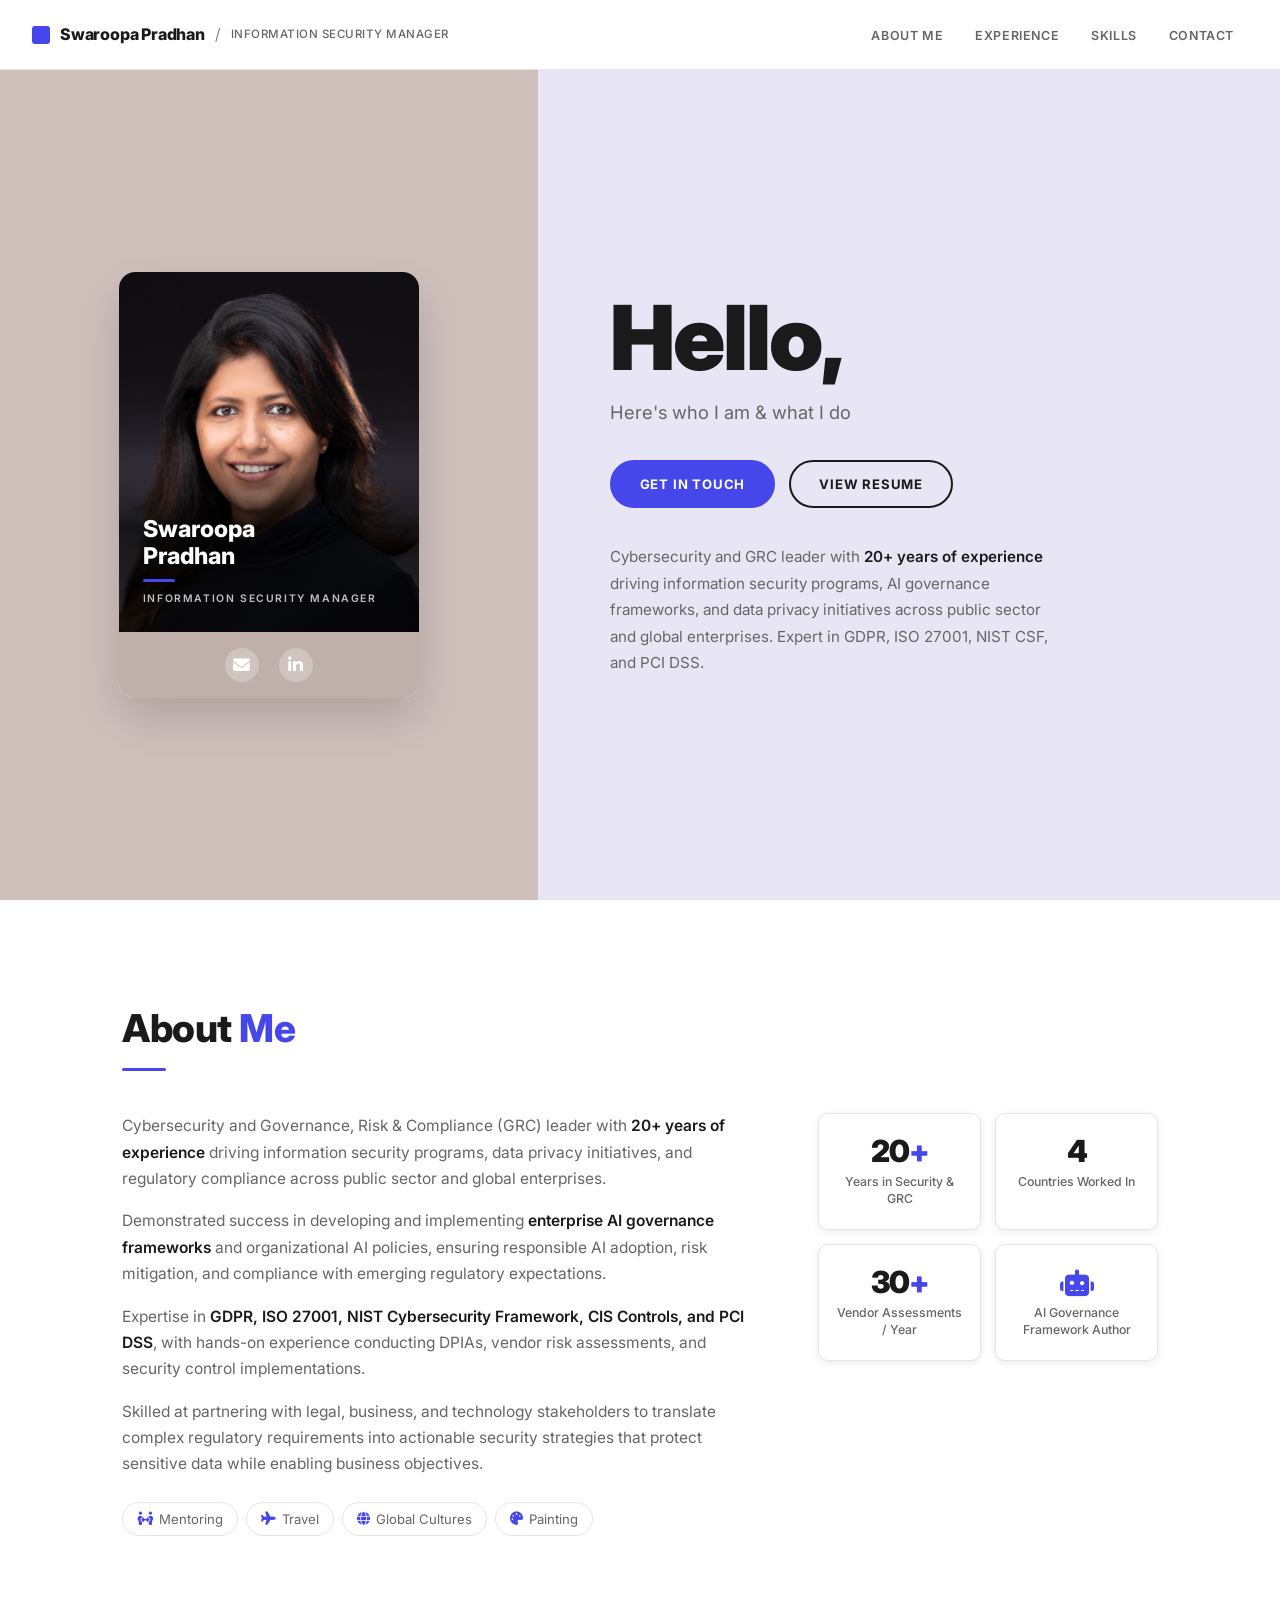
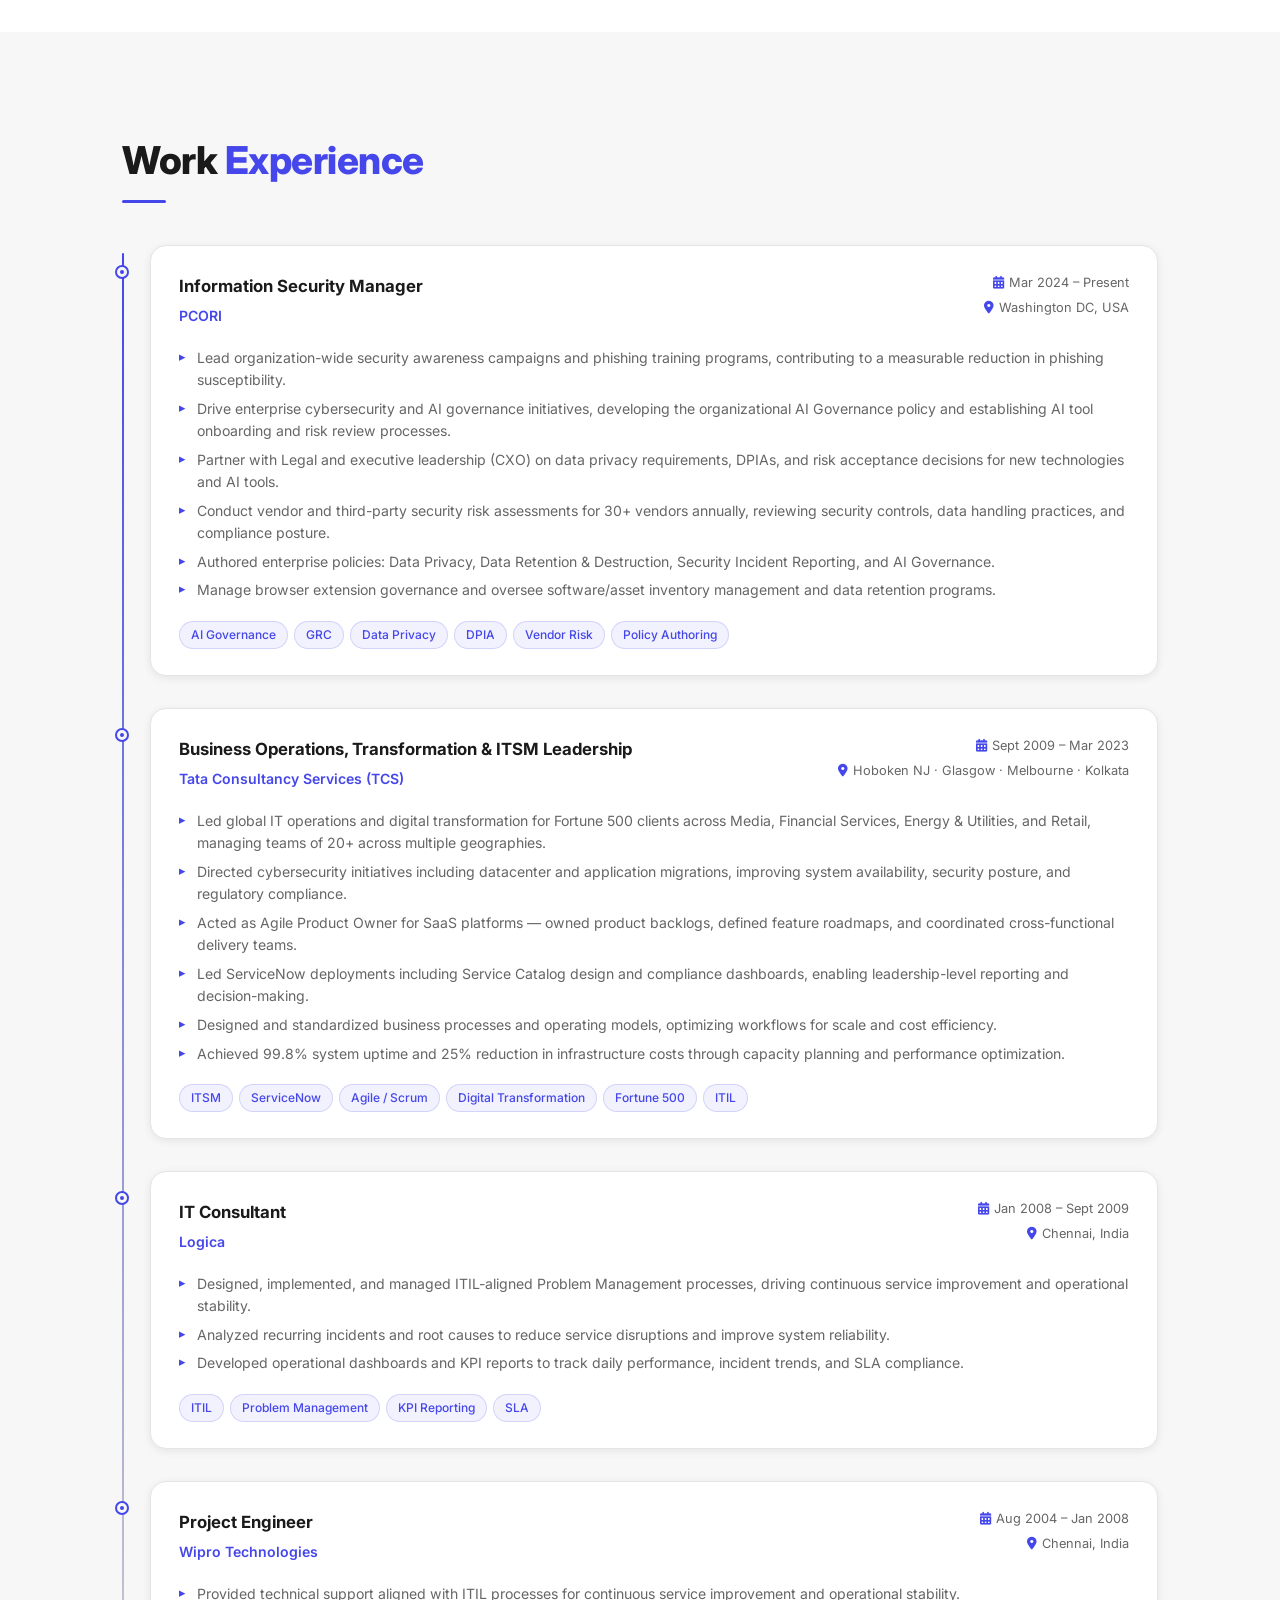
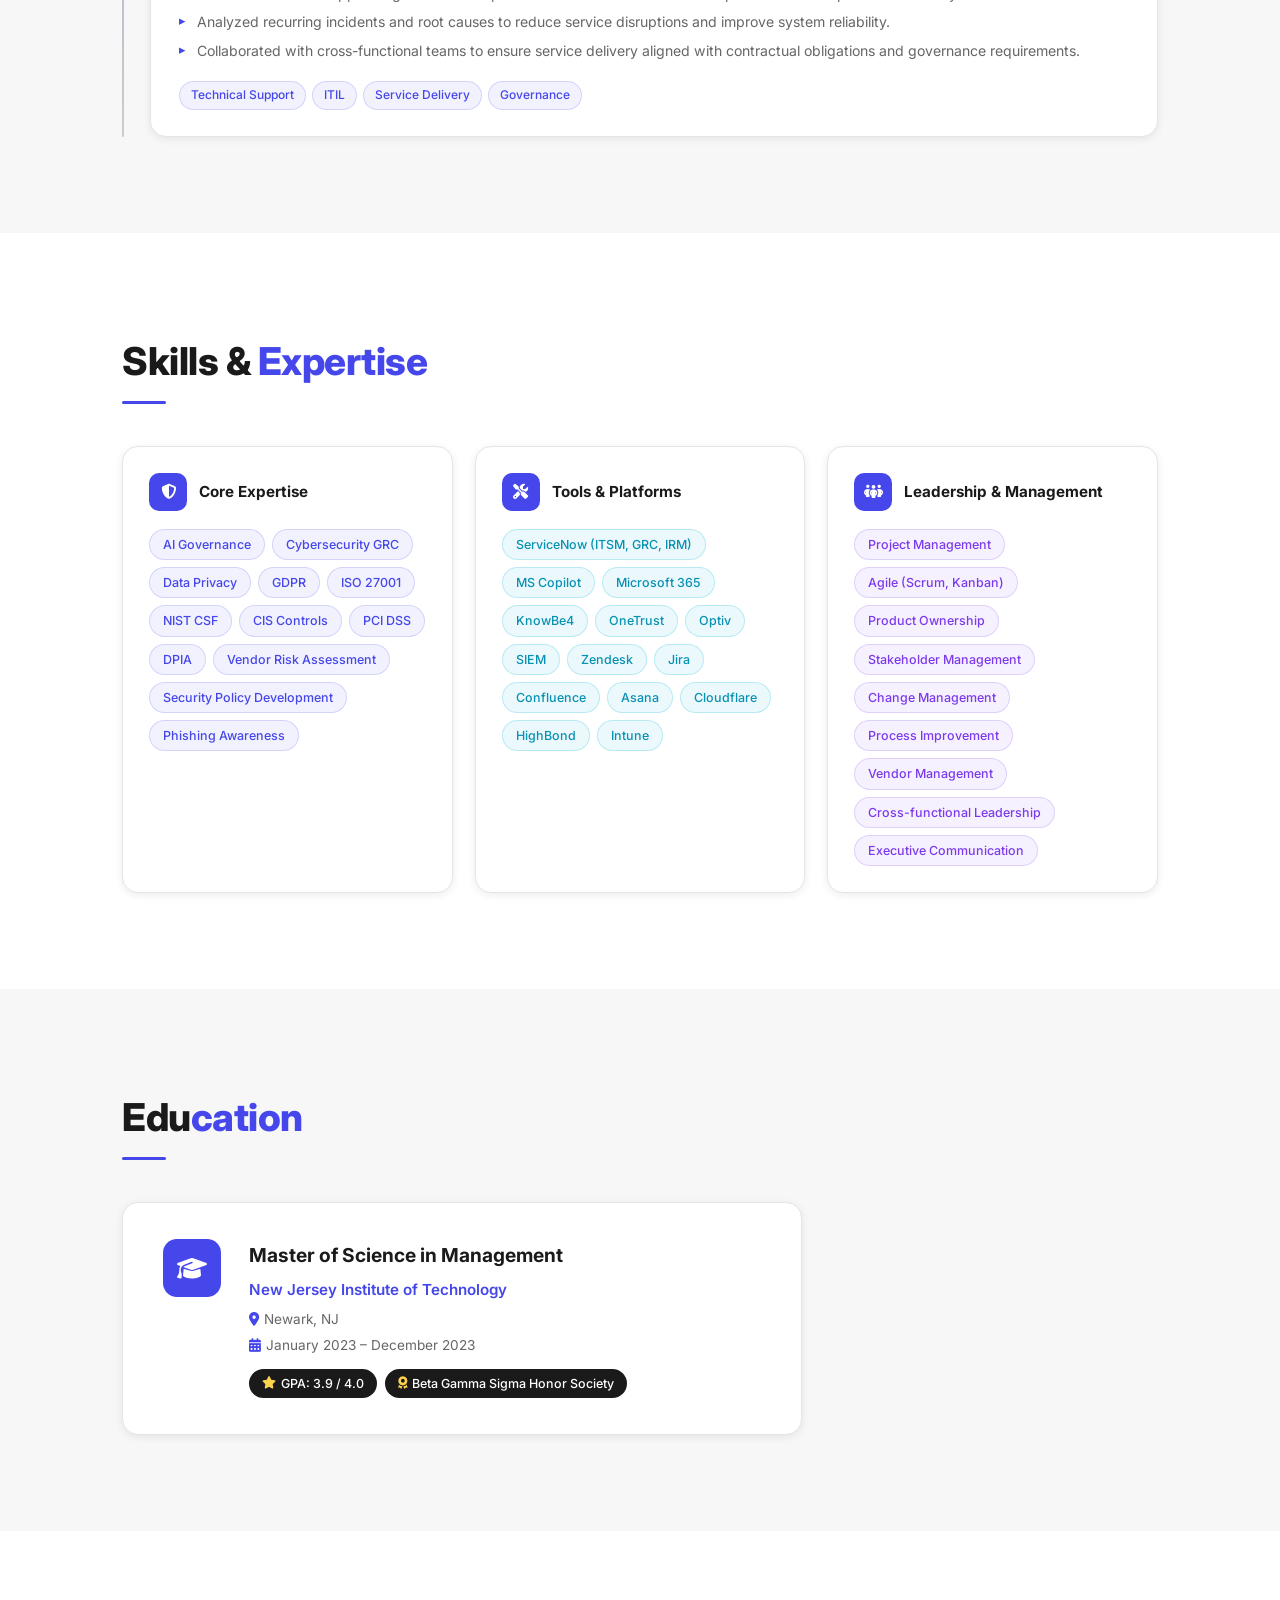
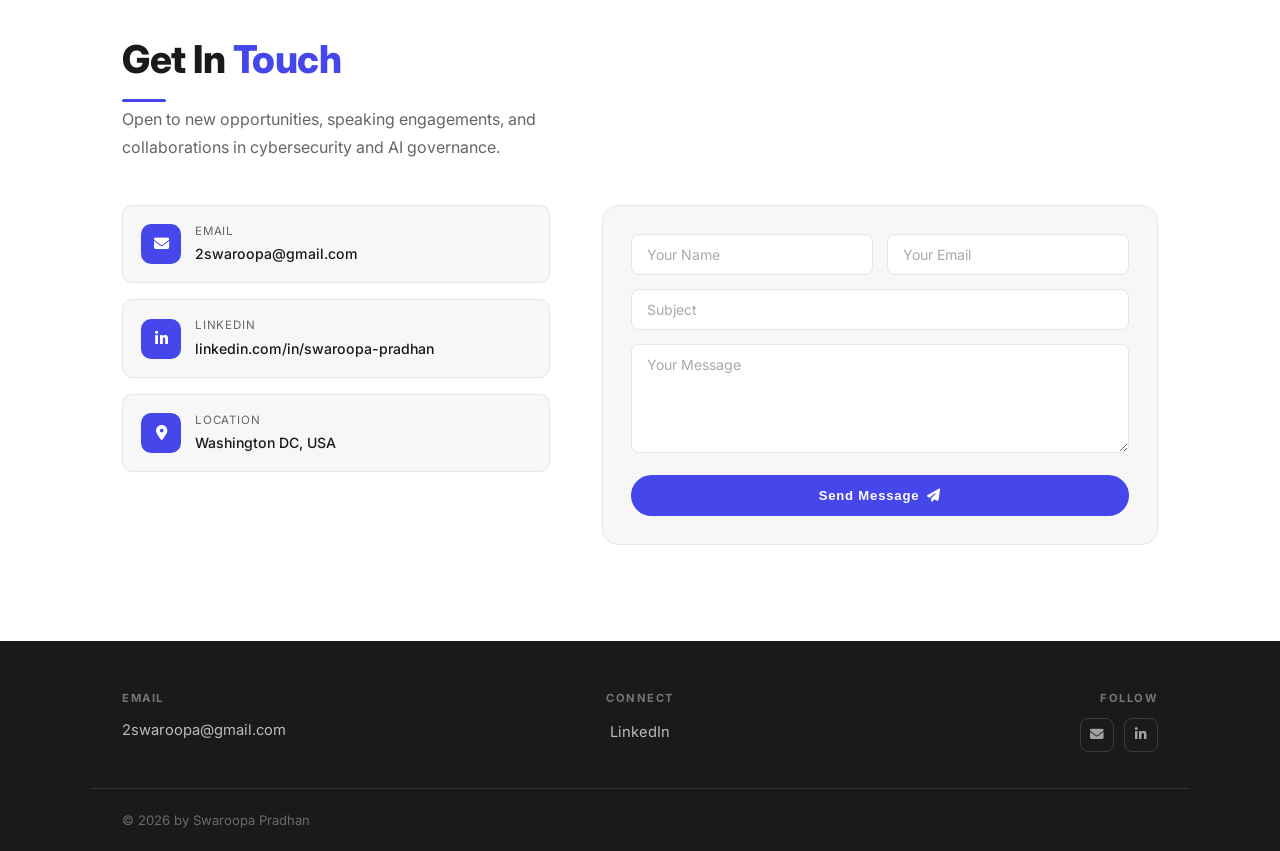
==== index.html @ 5b25e196 "Add files via upload" ====
<!DOCTYPE html>
<html lang="en">
<head>
  <meta charset="UTF-8" />
  <meta name="viewport" content="width=device-width, initial-scale=1.0" />
  <title>Swaroopa Pradhan · Information Security Manager</title>
  <link rel="stylesheet" href="style.css" />
  <link rel="preconnect" href="https://fonts.googleapis.com" />
  <link href="https://fonts.googleapis.com/css2?family=Inter:wght@300;400;500;600;700;800;900&display=swap" rel="stylesheet" />
  <link rel="stylesheet" href="https://cdnjs.cloudflare.com/ajax/libs/font-awesome/6.5.0/css/all.min.css" />
</head>
<body>

  <!-- ── NAV ── -->
  <nav id="navbar">
    <div class="nav-inner">
      <a href="#home" class="nav-brand">
        <span class="brand-square"></span>
        <span class="brand-name">Swaroopa Pradhan</span>
        <span class="brand-sep">/</span>
        <span class="brand-role">INFORMATION SECURITY MANAGER</span>
      </a>
      <button class="hamburger" id="hamburger" aria-label="Toggle menu">
        <span></span><span></span><span></span>
      </button>
      <ul class="nav-links" id="nav-links">
        <li><a href="#about">ABOUT ME</a></li>
        <li><a href="#experience">EXPERIENCE</a></li>
        <li><a href="#skills">SKILLS</a></li>
        <li><a href="#contact">CONTACT</a></li>
      </ul>
    </div>
  </nav>

  <!-- ── HERO ── -->
  <section id="home" class="hero">

    <!-- Left panel: profile card -->
    <div class="hero-left">
      <div class="profile-card reveal">
        <div class="profile-card-body">
          <img src="IMG_2279.jpg" alt="Swaroopa Pradhan" class="profile-img" />
          <div class="profile-img-overlay">
            <h2 class="profile-name">Swaroopa<br>Pradhan</h2>
            <div class="profile-divider"></div>
            <p class="profile-title">INFORMATION SECURITY MANAGER</p>
          </div>
        </div>
        <div class="profile-card-footer">
          <a href="mailto:2swaroopa@gmail.com" title="Email"><i class="fas fa-envelope"></i></a>
          <a href="https://www.linkedin.com/in/swaroopa-pradhan" target="_blank" rel="noopener" title="LinkedIn"><i class="fab fa-linkedin-in"></i></a>
        </div>
      </div>
    </div>

    <!-- Right panel: hello text -->
    <div class="hero-right">
      <div class="hero-content reveal reveal-delay">
        <h1 class="hero-hello">Hello,</h1>
        <p class="hero-sub">Here's who I am &amp; what I do</p>
        <div class="hero-btns">
          <a href="#contact" class="btn btn-filled">GET IN TOUCH</a>
          <a href="#experience" class="btn btn-outline-pill">VIEW RESUME</a>
        </div>
        <p class="hero-desc">
          Cybersecurity and GRC leader with <strong>20+ years of experience</strong> driving
          information security programs, AI governance frameworks, and data privacy initiatives
          across public sector and global enterprises. Expert in GDPR, ISO 27001, NIST CSF,
          and PCI DSS.
        </p>
      </div>
    </div>

  </section>

  <!-- ── ABOUT ── -->
  <section id="about" class="section">
    <div class="container">
      <h2 class="section-heading reveal">About <span class="accent">Me</span></h2>
      <div class="about-grid">
        <div class="about-copy reveal">
          <p>Cybersecurity and Governance, Risk &amp; Compliance (GRC) leader with <strong>20+ years of experience</strong> driving information security programs, data privacy initiatives, and regulatory compliance across public sector and global enterprises.</p>
          <p>Demonstrated success in developing and implementing <strong>enterprise AI governance frameworks</strong> and organizational AI policies, ensuring responsible AI adoption, risk mitigation, and compliance with emerging regulatory expectations.</p>
          <p>Expertise in <strong>GDPR, ISO 27001, NIST Cybersecurity Framework, CIS Controls, and PCI DSS</strong>, with hands-on experience conducting DPIAs, vendor risk assessments, and security control implementations.</p>
          <p>Skilled at partnering with legal, business, and technology stakeholders to translate complex regulatory requirements into actionable security strategies that protect sensitive data while enabling business objectives.</p>
          <div class="interests">
            <span class="interest-tag"><i class="fas fa-people-arrows"></i> Mentoring</span>
            <span class="interest-tag"><i class="fas fa-plane"></i> Travel</span>
            <span class="interest-tag"><i class="fas fa-globe"></i> Global Cultures</span>
            <span class="interest-tag"><i class="fas fa-palette"></i> Painting</span>
          </div>
        </div>
        <div class="about-stats reveal reveal-delay">
          <div class="stat-card">
            <span class="stat-number">20<span class="stat-plus">+</span></span>
            <span class="stat-label">Years in Security &amp; GRC</span>
          </div>
          <div class="stat-card">
            <span class="stat-number">4</span>
            <span class="stat-label">Countries Worked In</span>
          </div>
          <div class="stat-card">
            <span class="stat-number">30<span class="stat-plus">+</span></span>
            <span class="stat-label">Vendor Assessments / Year</span>
          </div>
          <div class="stat-card">
            <span class="stat-number"><i class="fas fa-robot stat-icon"></i></span>
            <span class="stat-label">AI Governance Framework Author</span>
          </div>
        </div>
      </div>
    </div>
  </section>

  <!-- ── EXPERIENCE ── -->
  <section id="experience" class="section section-alt">
    <div class="container">
      <h2 class="section-heading reveal">Work <span class="accent">Experience</span></h2>
      <div class="timeline">

        <div class="tl-item reveal">
          <div class="tl-dot"></div>
          <div class="tl-card">
            <div class="tl-header">
              <div class="tl-title-group">
                <h3>Information Security Manager</h3>
                <p class="tl-company">PCORI</p>
              </div>
              <div class="tl-meta">
                <span><i class="fas fa-calendar-alt"></i> Mar 2024 – Present</span>
                <span><i class="fas fa-location-dot"></i> Washington DC, USA</span>
              </div>
            </div>
            <ul class="tl-bullets">
              <li>Lead organization-wide security awareness campaigns and phishing training programs, contributing to a measurable reduction in phishing susceptibility.</li>
              <li>Drive enterprise cybersecurity and AI governance initiatives, developing the organizational AI Governance policy and establishing AI tool onboarding and risk review processes.</li>
              <li>Partner with Legal and executive leadership (CXO) on data privacy requirements, DPIAs, and risk acceptance decisions for new technologies and AI tools.</li>
              <li>Conduct vendor and third-party security risk assessments for 30+ vendors annually, reviewing security controls, data handling practices, and compliance posture.</li>
              <li>Authored enterprise policies: Data Privacy, Data Retention &amp; Destruction, Security Incident Reporting, and AI Governance.</li>
              <li>Manage browser extension governance and oversee software/asset inventory management and data retention programs.</li>
            </ul>
            <div class="tl-tags">
              <span>AI Governance</span><span>GRC</span><span>Data Privacy</span><span>DPIA</span><span>Vendor Risk</span><span>Policy Authoring</span>
            </div>
          </div>
        </div>

        <div class="tl-item reveal">
          <div class="tl-dot"></div>
          <div class="tl-card">
            <div class="tl-header">
              <div class="tl-title-group">
                <h3>Business Operations, Transformation &amp; ITSM Leadership</h3>
                <p class="tl-company">Tata Consultancy Services (TCS)</p>
              </div>
              <div class="tl-meta">
                <span><i class="fas fa-calendar-alt"></i> Sept 2009 – Mar 2023</span>
                <span><i class="fas fa-location-dot"></i> Hoboken NJ · Glasgow · Melbourne · Kolkata</span>
              </div>
            </div>
            <ul class="tl-bullets">
              <li>Led global IT operations and digital transformation for Fortune 500 clients across Media, Financial Services, Energy &amp; Utilities, and Retail, managing teams of 20+ across multiple geographies.</li>
              <li>Directed cybersecurity initiatives including datacenter and application migrations, improving system availability, security posture, and regulatory compliance.</li>
              <li>Acted as Agile Product Owner for SaaS platforms — owned product backlogs, defined feature roadmaps, and coordinated cross-functional delivery teams.</li>
              <li>Led ServiceNow deployments including Service Catalog design and compliance dashboards, enabling leadership-level reporting and decision-making.</li>
              <li>Designed and standardized business processes and operating models, optimizing workflows for scale and cost efficiency.</li>
              <li>Achieved 99.8% system uptime and 25% reduction in infrastructure costs through capacity planning and performance optimization.</li>
            </ul>
            <div class="tl-tags">
              <span>ITSM</span><span>ServiceNow</span><span>Agile / Scrum</span><span>Digital Transformation</span><span>Fortune 500</span><span>ITIL</span>
            </div>
          </div>
        </div>

        <div class="tl-item reveal">
          <div class="tl-dot"></div>
          <div class="tl-card">
            <div class="tl-header">
              <div class="tl-title-group">
                <h3>IT Consultant</h3>
                <p class="tl-company">Logica</p>
              </div>
              <div class="tl-meta">
                <span><i class="fas fa-calendar-alt"></i> Jan 2008 – Sept 2009</span>
                <span><i class="fas fa-location-dot"></i> Chennai, India</span>
              </div>
            </div>
            <ul class="tl-bullets">
              <li>Designed, implemented, and managed ITIL-aligned Problem Management processes, driving continuous service improvement and operational stability.</li>
              <li>Analyzed recurring incidents and root causes to reduce service disruptions and improve system reliability.</li>
              <li>Developed operational dashboards and KPI reports to track daily performance, incident trends, and SLA compliance.</li>
            </ul>
            <div class="tl-tags">
              <span>ITIL</span><span>Problem Management</span><span>KPI Reporting</span><span>SLA</span>
            </div>
          </div>
        </div>

        <div class="tl-item reveal">
          <div class="tl-dot"></div>
          <div class="tl-card">
            <div class="tl-header">
              <div class="tl-title-group">
                <h3>Project Engineer</h3>
                <p class="tl-company">Wipro Technologies</p>
              </div>
              <div class="tl-meta">
                <span><i class="fas fa-calendar-alt"></i> Aug 2004 – Jan 2008</span>
                <span><i class="fas fa-location-dot"></i> Chennai, India</span>
              </div>
            </div>
            <ul class="tl-bullets">
              <li>Provided technical support aligned with ITIL processes for continuous service improvement and operational stability.</li>
              <li>Analyzed recurring incidents and root causes to reduce service disruptions and improve system reliability.</li>
              <li>Collaborated with cross-functional teams to ensure service delivery aligned with contractual obligations and governance requirements.</li>
            </ul>
            <div class="tl-tags">
              <span>Technical Support</span><span>ITIL</span><span>Service Delivery</span><span>Governance</span>
            </div>
          </div>
        </div>

      </div>
    </div>
  </section>

  <!-- ── SKILLS ── -->
  <section id="skills" class="section">
    <div class="container">
      <h2 class="section-heading reveal">Skills &amp; <span class="accent">Expertise</span></h2>
      <div class="skills-grid">

        <div class="skills-block reveal">
          <div class="skills-block-header">
            <div class="skills-icon"><i class="fas fa-shield-halved"></i></div>
            <h3>Core Expertise</h3>
          </div>
          <div class="skill-pills">
            <span class="pill pill-blue">AI Governance</span>
            <span class="pill pill-blue">Cybersecurity GRC</span>
            <span class="pill pill-blue">Data Privacy</span>
            <span class="pill pill-blue">GDPR</span>
            <span class="pill pill-blue">ISO 27001</span>
            <span class="pill pill-blue">NIST CSF</span>
            <span class="pill pill-blue">CIS Controls</span>
            <span class="pill pill-blue">PCI DSS</span>
            <span class="pill pill-blue">DPIA</span>
            <span class="pill pill-blue">Vendor Risk Assessment</span>
            <span class="pill pill-blue">Security Policy Development</span>
            <span class="pill pill-blue">Phishing Awareness</span>
          </div>
        </div>

        <div class="skills-block reveal">
          <div class="skills-block-header">
            <div class="skills-icon"><i class="fas fa-screwdriver-wrench"></i></div>
            <h3>Tools &amp; Platforms</h3>
          </div>
          <div class="skill-pills">
            <span class="pill pill-teal">ServiceNow (ITSM, GRC, IRM)</span>
            <span class="pill pill-teal">MS Copilot</span>
            <span class="pill pill-teal">Microsoft 365</span>
            <span class="pill pill-teal">KnowBe4</span>
            <span class="pill pill-teal">OneTrust</span>
            <span class="pill pill-teal">Optiv</span>
            <span class="pill pill-teal">SIEM</span>
            <span class="pill pill-teal">Zendesk</span>
            <span class="pill pill-teal">Jira</span>
            <span class="pill pill-teal">Confluence</span>
            <span class="pill pill-teal">Asana</span>
            <span class="pill pill-teal">Cloudflare</span>
            <span class="pill pill-teal">HighBond</span>
            <span class="pill pill-teal">Intune</span>
          </div>
        </div>

        <div class="skills-block reveal">
          <div class="skills-block-header">
            <div class="skills-icon"><i class="fas fa-people-group"></i></div>
            <h3>Leadership &amp; Management</h3>
          </div>
          <div class="skill-pills">
            <span class="pill pill-purple">Project Management</span>
            <span class="pill pill-purple">Agile (Scrum, Kanban)</span>
            <span class="pill pill-purple">Product Ownership</span>
            <span class="pill pill-purple">Stakeholder Management</span>
            <span class="pill pill-purple">Change Management</span>
            <span class="pill pill-purple">Process Improvement</span>
            <span class="pill pill-purple">Vendor Management</span>
            <span class="pill pill-purple">Cross-functional Leadership</span>
            <span class="pill pill-purple">Executive Communication</span>
          </div>
        </div>

      </div>
    </div>
  </section>

  <!-- ── EDUCATION ── -->
  <section id="education" class="section section-alt">
    <div class="container">
      <h2 class="section-heading reveal">Edu<span class="accent">cation</span></h2>
      <div class="edu-card reveal">
        <div class="edu-icon">
          <i class="fas fa-graduation-cap"></i>
        </div>
        <div class="edu-body">
          <h3>Master of Science in Management</h3>
          <p class="edu-school">New Jersey Institute of Technology</p>
          <p class="edu-location"><i class="fas fa-location-dot"></i> Newark, NJ</p>
          <p class="edu-dates"><i class="fas fa-calendar-alt"></i> January 2023 – December 2023</p>
          <div class="edu-badges">
            <span class="edu-badge"><i class="fas fa-star"></i> GPA: 3.9 / 4.0</span>
            <span class="edu-badge"><i class="fas fa-award"></i> Beta Gamma Sigma Honor Society</span>
          </div>
        </div>
      </div>
    </div>
  </section>

  <!-- ── CONTACT ── -->
  <section id="contact" class="section">
    <div class="container">
      <h2 class="section-heading reveal">Get In <span class="accent">Touch</span></h2>
      <p class="section-sub reveal">Open to new opportunities, speaking engagements, and collaborations in cybersecurity and AI governance.</p>
      <div class="contact-grid">
        <div class="contact-info reveal">
          <a href="mailto:2swaroopa@gmail.com" class="contact-row">
            <div class="contact-icon-wrap"><i class="fas fa-envelope"></i></div>
            <div>
              <p class="c-label">Email</p>
              <p class="c-value">2swaroopa@gmail.com</p>
            </div>
          </a>
          <a href="https://www.linkedin.com/in/swaroopa-pradhan" target="_blank" rel="noopener" class="contact-row">
            <div class="contact-icon-wrap"><i class="fab fa-linkedin-in"></i></div>
            <div>
              <p class="c-label">LinkedIn</p>
              <p class="c-value">linkedin.com/in/swaroopa-pradhan</p>
            </div>
          </a>
          <div class="contact-row">
            <div class="contact-icon-wrap"><i class="fas fa-location-dot"></i></div>
            <div>
              <p class="c-label">Location</p>
              <p class="c-value">Washington DC, USA</p>
            </div>
          </div>
        </div>
        <form class="contact-form reveal reveal-delay" id="contact-form" novalidate>
          <div class="form-row">
            <div class="form-group">
              <input type="text" id="f-name" placeholder="Your Name" required />
            </div>
            <div class="form-group">
              <input type="email" id="f-email" placeholder="Your Email" required />
            </div>
          </div>
          <div class="form-group">
            <input type="text" id="f-subject" placeholder="Subject" />
          </div>
          <div class="form-group">
            <textarea id="f-message" rows="5" placeholder="Your Message" required></textarea>
          </div>
          <button type="submit" class="btn btn-filled btn-wide">
            Send Message <i class="fas fa-paper-plane"></i>
          </button>
          <div class="form-success" id="form-success">
            <i class="fas fa-circle-check"></i> Message sent! I'll be in touch soon.
          </div>
        </form>
      </div>
    </div>
  </section>

  <!-- ── FOOTER ── -->
  <footer class="footer">
    <div class="footer-cols">
      <div class="footer-col">
        <p class="footer-col-label">Email</p>
        <p class="footer-col-value">2swaroopa@gmail.com</p>
      </div>
      <div class="footer-col footer-col-center">
        <p class="footer-col-label">Connect</p>
        <a href="https://www.linkedin.com/in/swaroopa-pradhan" target="_blank" rel="noopener" class="footer-col-value">LinkedIn</a>
      </div>
      <div class="footer-col footer-col-right">
        <p class="footer-col-label">Follow</p>
        <div class="footer-social">
          <a href="mailto:2swaroopa@gmail.com" title="Email"><i class="fas fa-envelope"></i></a>
          <a href="https://www.linkedin.com/in/swaroopa-pradhan" target="_blank" rel="noopener" title="LinkedIn"><i class="fab fa-linkedin-in"></i></a>
        </div>
      </div>
    </div>
    <div class="footer-bottom">
      <p>© 2026 by Swaroopa Pradhan</p>
    </div>
  </footer>

  <button class="back-to-top" id="back-to-top" aria-label="Back to top">
    <i class="fas fa-arrow-up"></i>
  </button>

  <script src="script.js"></script>
</body>
</html>
---- style.css ----
/* ─── RESET & BASE ──────────────────────────────────────── */
*, *::before, *::after { box-sizing: border-box; margin: 0; padding: 0; }

:root {
  --blue:        #4547EA;
  --blue-hover:  #3335CC;
  --hero-left:   #CFC0BC;
  --hero-right:  #E8E5F5;
  --card-footer: #C0B0AB;
  --bg:          #FFFFFF;
  --bg-alt:      #F7F7F7;
  --text:        #1A1A1A;
  --text-muted:  #666666;
  --border:      #E5E5E5;
  --shadow-sm:   0 2px 8px rgba(0,0,0,.08);
  --shadow-md:   0 8px 32px rgba(0,0,0,.12);
  --shadow-lg:   0 20px 48px rgba(0,0,0,.16);
  --radius:      10px;
  --radius-lg:   16px;
  --nav-h:       70px;
  --transition:  0.25s ease;
  --font:        'Inter', system-ui, sans-serif;
}

html { scroll-behavior: smooth; }

body {
  font-family: var(--font);
  background: var(--bg);
  color: var(--text);
  line-height: 1.7;
  overflow-x: hidden;
}

a { color: inherit; text-decoration: none; }
img { display: block; max-width: 100%; }
ul { list-style: none; }

.container {
  max-width: 1100px;
  margin: 0 auto;
  padding: 0 32px;
}

.accent { color: var(--blue); }

/* ─── BUTTONS ───────────────────────────────────────────── */
.btn {
  display: inline-flex;
  align-items: center;
  gap: 8px;
  padding: 11px 28px;
  border-radius: 30px;
  font-size: 0.82rem;
  font-weight: 700;
  letter-spacing: 0.8px;
  cursor: pointer;
  transition: all var(--transition);
  border: 2px solid transparent;
  white-space: nowrap;
}
.btn-filled {
  background: var(--blue);
  color: #fff;
  border-color: var(--blue);
}
.btn-filled:hover {
  background: var(--blue-hover);
  border-color: var(--blue-hover);
  transform: translateY(-2px);
  box-shadow: 0 6px 20px rgba(69,71,234,.35);
}
.btn-outline-pill {
  background: transparent;
  color: var(--text);
  border-color: var(--text);
}
.btn-outline-pill:hover {
  background: var(--text);
  color: #fff;
  transform: translateY(-2px);
}
.btn-wide { width: 100%; justify-content: center; }

/* ─── NAVBAR ────────────────────────────────────────────── */
#navbar {
  position: fixed;
  top: 0;
  width: 100%;
  height: var(--nav-h);
  z-index: 1000;
  background: #fff;
  border-bottom: 1px solid var(--border);
  display: flex;
  align-items: center;
}
.nav-inner {
  max-width: 1300px;
  margin: 0 auto;
  padding: 0 32px;
  width: 100%;
  display: flex;
  align-items: center;
  justify-content: space-between;
  gap: 24px;
}
.nav-brand {
  display: flex;
  align-items: center;
  gap: 10px;
  flex-shrink: 0;
}
.brand-square {
  width: 18px;
  height: 18px;
  background: var(--blue);
  border-radius: 3px;
  flex-shrink: 0;
}
.brand-name {
  font-size: 1rem;
  font-weight: 800;
  color: var(--text);
  letter-spacing: -0.2px;
}
.brand-sep {
  color: var(--text-muted);
  font-weight: 300;
  font-size: 1rem;
}
.brand-role {
  font-size: 0.72rem;
  font-weight: 500;
  color: var(--text-muted);
  letter-spacing: 0.5px;
}

.nav-links {
  display: flex;
  align-items: center;
  gap: 4px;
}
.nav-links a {
  padding: 8px 14px;
  font-size: 0.78rem;
  font-weight: 600;
  letter-spacing: 0.6px;
  color: var(--text-muted);
  border-radius: 6px;
  transition: all var(--transition);
}
.nav-links a:hover,
.nav-links a.active { color: var(--blue); }

.hamburger {
  display: none;
  flex-direction: column;
  gap: 5px;
  background: none;
  border: none;
  cursor: pointer;
  padding: 4px;
}
.hamburger span {
  display: block;
  width: 22px;
  height: 2px;
  background: var(--text);
  border-radius: 2px;
  transition: all var(--transition);
}
.hamburger.open span:nth-child(1) { transform: translateY(7px) rotate(45deg); }
.hamburger.open span:nth-child(2) { opacity: 0; }
.hamburger.open span:nth-child(3) { transform: translateY(-7px) rotate(-45deg); }

/* ─── HERO ──────────────────────────────────────────────── */
.hero {
  display: flex;
  min-height: 100vh;
  padding-top: var(--nav-h);
}

/* Left panel */
.hero-left {
  width: 42%;
  background: var(--hero-left);
  display: flex;
  align-items: center;
  justify-content: center;
  padding: 60px 40px;
}

/* Profile card */
.profile-card {
  background: #fff;
  border-radius: var(--radius-lg);
  width: 300px;
  box-shadow: var(--shadow-lg);
  overflow: hidden;
  text-align: center;
}
.profile-card-body {
  position: relative;
  padding: 0;
}
.profile-img {
  width: 100%;
  height: 360px;
  border-radius: 0;
  object-fit: cover;
  object-position: top center;
  margin: 0;
  border: none;
  box-shadow: none;
  display: block;
}
.profile-img-overlay {
  position: absolute;
  bottom: 0;
  left: 0;
  right: 0;
  padding: 60px 24px 24px;
  background: linear-gradient(to top, rgba(0,0,0,0.78) 60%, transparent);
  text-align: left;
}
.profile-name {
  font-size: 1.45rem;
  font-weight: 800;
  color: #fff;
  line-height: 1.2;
  margin-bottom: 8px;
}
.profile-divider {
  width: 32px;
  height: 3px;
  background: var(--blue);
  border-radius: 2px;
  margin: 0 0 8px;
}
.profile-title {
  font-size: 0.65rem;
  font-weight: 600;
  letter-spacing: 1.6px;
  color: rgba(255,255,255,0.75);
  text-transform: uppercase;
}
.profile-card-footer {
  background: var(--card-footer);
  padding: 16px 24px;
  display: flex;
  justify-content: center;
  gap: 20px;
}
.profile-card-footer a {
  color: #fff;
  font-size: 1.05rem;
  transition: all var(--transition);
  width: 34px;
  height: 34px;
  border-radius: 50%;
  background: rgba(255,255,255,.25);
  display: flex;
  align-items: center;
  justify-content: center;
}
.profile-card-footer a:hover {
  background: rgba(255,255,255,.5);
  transform: scale(1.1);
}

/* Right panel */
.hero-right {
  flex: 1;
  background: var(--hero-right);
  display: flex;
  align-items: center;
  padding: 60px 72px;
}
.hero-content { max-width: 520px; }
.hero-hello {
  font-size: clamp(4rem, 7vw, 6.5rem);
  font-weight: 900;
  color: var(--text);
  line-height: 1;
  margin-bottom: 14px;
  letter-spacing: -2px;
}
.hero-sub {
  font-size: 1.15rem;
  color: var(--text-muted);
  margin-bottom: 32px;
  font-weight: 400;
}
.hero-btns {
  display: flex;
  gap: 14px;
  margin-bottom: 36px;
  flex-wrap: wrap;
}
.hero-desc {
  font-size: 0.95rem;
  color: var(--text-muted);
  line-height: 1.75;
  max-width: 460px;
}
.hero-desc strong { color: var(--text); font-weight: 600; }

/* ─── SECTIONS ──────────────────────────────────────────── */
.section { padding: 96px 0; }
.section-alt { background: var(--bg-alt); }

.section-heading {
  font-size: clamp(1.75rem, 3vw, 2.4rem);
  font-weight: 800;
  color: var(--text);
  margin-bottom: 52px;
  position: relative;
  display: inline-block;
  letter-spacing: -0.5px;
}
.section-heading::after {
  content: '';
  position: absolute;
  left: 0;
  bottom: -10px;
  width: 44px;
  height: 3px;
  background: var(--blue);
  border-radius: 2px;
}
.section-sub {
  color: var(--text-muted);
  font-size: 1rem;
  margin-top: -38px;
  margin-bottom: 44px;
  max-width: 520px;
}

/* ─── ABOUT ─────────────────────────────────────────────── */
.about-grid {
  display: grid;
  grid-template-columns: 1fr 340px;
  gap: 64px;
  align-items: start;
}
.about-copy p {
  color: var(--text-muted);
  margin-bottom: 16px;
  font-size: 0.97rem;
}
.about-copy p strong { color: var(--text); font-weight: 600; }
.interests {
  display: flex;
  flex-wrap: wrap;
  gap: 8px;
  margin-top: 24px;
}
.interest-tag {
  background: #fff;
  border: 1px solid var(--border);
  color: var(--text-muted);
  padding: 5px 14px;
  border-radius: 30px;
  font-size: 0.82rem;
  display: flex;
  align-items: center;
  gap: 6px;
}
.interest-tag i { color: var(--blue); }

.about-stats {
  display: grid;
  grid-template-columns: 1fr 1fr;
  gap: 14px;
}
.stat-card {
  background: #fff;
  border: 1px solid var(--border);
  border-radius: var(--radius);
  padding: 22px 18px;
  text-align: center;
  box-shadow: var(--shadow-sm);
  transition: all var(--transition);
  display: flex;
  flex-direction: column;
  align-items: center;
  gap: 6px;
}
.stat-card:hover {
  border-color: var(--blue);
  transform: translateY(-3px);
  box-shadow: var(--shadow-md);
}
.stat-number {
  font-size: 1.9rem;
  font-weight: 900;
  color: var(--text);
  line-height: 1;
  letter-spacing: -1px;
}
.stat-plus { color: var(--blue); }
.stat-icon { font-size: 1.7rem; color: var(--blue); }
.stat-label {
  font-size: 0.77rem;
  color: var(--text-muted);
  font-weight: 500;
  line-height: 1.4;
  text-align: center;
}

/* ─── TIMELINE ──────────────────────────────────────────── */
.timeline {
  position: relative;
  padding-left: 28px;
}
.timeline::before {
  content: '';
  position: absolute;
  left: 0;
  top: 8px;
  bottom: 0;
  width: 2px;
  background: linear-gradient(to bottom, var(--blue), #ccc);
  border-radius: 2px;
}
.tl-item {
  position: relative;
  margin-bottom: 32px;
}
.tl-item:last-child { margin-bottom: 0; }
.tl-dot {
  position: absolute;
  left: -33px;
  top: 22px;
  width: 10px;
  height: 10px;
  border-radius: 50%;
  background: var(--blue);
  border: 3px solid var(--bg-alt);
  box-shadow: 0 0 0 2px var(--blue);
}
.tl-card {
  background: #fff;
  border: 1px solid var(--border);
  border-radius: var(--radius-lg);
  padding: 26px 28px;
  box-shadow: var(--shadow-sm);
  transition: all var(--transition);
}
.tl-card:hover {
  box-shadow: var(--shadow-md);
  border-color: rgba(69,71,234,.25);
  transform: translateX(4px);
}
.tl-header {
  display: flex;
  justify-content: space-between;
  align-items: flex-start;
  gap: 16px;
  margin-bottom: 16px;
  flex-wrap: wrap;
}
.tl-title-group h3 {
  font-size: 1.05rem;
  font-weight: 700;
  color: var(--text);
  margin-bottom: 3px;
}
.tl-company {
  font-size: 0.88rem;
  font-weight: 600;
  color: var(--blue);
}
.tl-meta {
  display: flex;
  flex-direction: column;
  gap: 3px;
  text-align: right;
}
.tl-meta span {
  font-size: 0.8rem;
  color: var(--text-muted);
  display: flex;
  align-items: center;
  gap: 5px;
  justify-content: flex-end;
}
.tl-meta i { color: var(--blue); }
.tl-bullets { margin-bottom: 16px; }
.tl-bullets li {
  font-size: 0.88rem;
  color: var(--text-muted);
  padding: 3px 0 3px 18px;
  position: relative;
  line-height: 1.6;
}
.tl-bullets li::before {
  content: '▸';
  position: absolute;
  left: 0;
  color: var(--blue);
  font-size: 0.8rem;
}
.tl-tags {
  display: flex;
  flex-wrap: wrap;
  gap: 6px;
}
.tl-tags span {
  background: rgba(69,71,234,.07);
  color: var(--blue);
  border: 1px solid rgba(69,71,234,.18);
  padding: 3px 11px;
  border-radius: 30px;
  font-size: 0.75rem;
  font-weight: 500;
}

/* ─── SKILLS ────────────────────────────────────────────── */
.skills-grid {
  display: grid;
  grid-template-columns: repeat(3, 1fr);
  gap: 22px;
}
.skills-block {
  background: #fff;
  border: 1px solid var(--border);
  border-radius: var(--radius-lg);
  padding: 26px;
  box-shadow: var(--shadow-sm);
  transition: all var(--transition);
}
.skills-block:hover {
  box-shadow: var(--shadow-md);
  transform: translateY(-3px);
}
.skills-block-header {
  display: flex;
  align-items: center;
  gap: 12px;
  margin-bottom: 18px;
}
.skills-icon {
  width: 38px;
  height: 38px;
  border-radius: 10px;
  background: var(--blue);
  display: flex;
  align-items: center;
  justify-content: center;
  color: #fff;
  font-size: 0.95rem;
  flex-shrink: 0;
}
.skills-block-header h3 {
  font-size: 0.95rem;
  font-weight: 700;
  color: var(--text);
}
.skill-pills { display: flex; flex-wrap: wrap; gap: 7px; }
.pill {
  padding: 4px 13px;
  border-radius: 30px;
  font-size: 0.78rem;
  font-weight: 500;
  transition: all var(--transition);
}
.pill:hover { transform: scale(1.04); }
.pill-blue {
  background: rgba(69,71,234,.07);
  color: var(--blue);
  border: 1px solid rgba(69,71,234,.18);
}
.pill-teal {
  background: rgba(6,182,212,.08);
  color: #0891B2;
  border: 1px solid rgba(6,182,212,.22);
}
.pill-purple {
  background: rgba(124,58,237,.07);
  color: #7C3AED;
  border: 1px solid rgba(124,58,237,.18);
}

/* ─── EDUCATION ─────────────────────────────────────────── */
.edu-card {
  background: #fff;
  border: 1px solid var(--border);
  border-radius: var(--radius-lg);
  padding: 36px 40px;
  box-shadow: var(--shadow-sm);
  display: flex;
  align-items: flex-start;
  gap: 28px;
  max-width: 680px;
  transition: all var(--transition);
}
.edu-card:hover { box-shadow: var(--shadow-md); transform: translateY(-3px); }
.edu-icon {
  width: 58px;
  height: 58px;
  border-radius: 14px;
  background: var(--blue);
  display: flex;
  align-items: center;
  justify-content: center;
  color: #fff;
  font-size: 1.5rem;
  flex-shrink: 0;
}
.edu-body h3 {
  font-size: 1.2rem;
  font-weight: 700;
  color: var(--text);
  margin-bottom: 5px;
}
.edu-school { font-size: 0.95rem; font-weight: 600; color: var(--blue); margin-bottom: 5px; }
.edu-location, .edu-dates {
  font-size: 0.85rem;
  color: var(--text-muted);
  display: flex;
  align-items: center;
  gap: 5px;
  margin-bottom: 3px;
}
.edu-location i, .edu-dates i { color: var(--blue); }
.edu-badges { display: flex; flex-wrap: wrap; gap: 8px; margin-top: 12px; }
.edu-badge {
  background: var(--text);
  color: #fff;
  padding: 4px 13px;
  border-radius: 30px;
  font-size: 0.78rem;
  font-weight: 500;
  display: flex;
  align-items: center;
  gap: 5px;
}
.edu-badge i { color: #FCD34D; }

/* ─── CONTACT ───────────────────────────────────────────── */
.contact-grid {
  display: grid;
  grid-template-columns: 1fr 1.3fr;
  gap: 52px;
  align-items: start;
}
.contact-info { display: flex; flex-direction: column; gap: 16px; }
.contact-row {
  display: flex;
  align-items: center;
  gap: 14px;
  padding: 16px 18px;
  background: var(--bg-alt);
  border: 1px solid var(--border);
  border-radius: var(--radius);
  transition: all var(--transition);
}
a.contact-row:hover {
  border-color: var(--blue);
  background: rgba(69,71,234,.04);
  transform: translateX(4px);
}
.contact-icon-wrap {
  width: 40px;
  height: 40px;
  border-radius: 10px;
  background: var(--blue);
  display: flex;
  align-items: center;
  justify-content: center;
  color: #fff;
  font-size: 0.95rem;
  flex-shrink: 0;
}
.c-label {
  font-size: 0.72rem;
  color: var(--text-muted);
  text-transform: uppercase;
  letter-spacing: 0.8px;
  margin-bottom: 1px;
}
.c-value { font-size: 0.88rem; font-weight: 500; color: var(--text); }

.contact-form {
  background: var(--bg-alt);
  border: 1px solid var(--border);
  border-radius: var(--radius-lg);
  padding: 28px;
}
.form-row { display: grid; grid-template-columns: 1fr 1fr; gap: 14px; }
.form-group { margin-bottom: 14px; }
.form-group input,
.form-group textarea {
  width: 100%;
  padding: 11px 15px;
  border: 1.5px solid var(--border);
  border-radius: 8px;
  font-family: var(--font);
  font-size: 0.88rem;
  color: var(--text);
  background: #fff;
  transition: all var(--transition);
  outline: none;
  resize: vertical;
}
.form-group input:focus,
.form-group textarea:focus {
  border-color: var(--blue);
  box-shadow: 0 0 0 3px rgba(69,71,234,.1);
}
.form-group input::placeholder,
.form-group textarea::placeholder { color: #aaa; }
.form-group input.error,
.form-group textarea.error { border-color: #EF4444; }

.form-success {
  display: none;
  margin-top: 12px;
  padding: 11px 15px;
  background: rgba(16,185,129,.08);
  border: 1px solid rgba(16,185,129,.25);
  border-radius: 8px;
  color: #059669;
  font-size: 0.88rem;
  font-weight: 500;
  align-items: center;
  gap: 8px;
}
.form-success.show { display: flex; }

/* ─── FOOTER ────────────────────────────────────────────── */
.footer {
  background: #1A1A1A;
  color: rgba(255,255,255,.7);
}
.footer-cols {
  max-width: 1100px;
  margin: 0 auto;
  padding: 48px 32px 36px;
  display: grid;
  grid-template-columns: repeat(3, 1fr);
  gap: 32px;
  border-bottom: 1px solid rgba(255,255,255,.1);
}
.footer-col-label {
  font-size: 0.7rem;
  font-weight: 700;
  letter-spacing: 1.5px;
  text-transform: uppercase;
  color: rgba(255,255,255,.4);
  margin-bottom: 10px;
}
.footer-col-value {
  font-size: 0.92rem;
  color: rgba(255,255,255,.7);
  font-weight: 400;
  transition: color var(--transition);
}
a.footer-col-value:hover { color: #fff; }
.footer-col-center { text-align: center; }
.footer-col-right { text-align: right; }
.footer-social {
  display: flex;
  gap: 10px;
  justify-content: flex-end;
}
.footer-social a {
  width: 34px;
  height: 34px;
  border-radius: 8px;
  border: 1px solid rgba(255,255,255,.15);
  display: flex;
  align-items: center;
  justify-content: center;
  color: rgba(255,255,255,.6);
  font-size: 0.85rem;
  transition: all var(--transition);
}
.footer-social a:hover { background: var(--blue); border-color: var(--blue); color: #fff; }
.footer-bottom {
  max-width: 1100px;
  margin: 0 auto;
  padding: 20px 32px;
}
.footer-bottom p { font-size: 0.82rem; color: rgba(255,255,255,.35); }

/* ─── BACK TO TOP ───────────────────────────────────────── */
.back-to-top {
  position: fixed;
  bottom: 28px;
  right: 28px;
  width: 42px;
  height: 42px;
  border-radius: 10px;
  background: var(--blue);
  color: #fff;
  border: none;
  cursor: pointer;
  font-size: 0.95rem;
  display: flex;
  align-items: center;
  justify-content: center;
  box-shadow: var(--shadow-md);
  transition: all var(--transition);
  opacity: 0;
  pointer-events: none;
  transform: translateY(10px);
  z-index: 999;
}
.back-to-top.visible { opacity: 1; pointer-events: auto; transform: translateY(0); }
.back-to-top:hover { background: var(--blue-hover); transform: translateY(-3px); }

/* ─── REVEAL ANIMATIONS ─────────────────────────────────── */
.reveal {
  opacity: 0;
  transform: translateY(24px);
  transition: opacity 0.55s ease, transform 0.55s ease;
}
.reveal.reveal-delay { transition-delay: 0.18s; }
.reveal.revealed { opacity: 1; transform: translateY(0); }

/* ─── RESPONSIVE ────────────────────────────────────────── */
@media (max-width: 1024px) {
  .skills-grid { grid-template-columns: 1fr; }
  .about-grid { grid-template-columns: 1fr; }
  .about-stats { grid-template-columns: repeat(4, 1fr); }
  .hero-right { padding: 48px 48px; }
}

@media (max-width: 900px) {
  .hero { flex-direction: column; min-height: unset; }
  .hero-left { width: 100%; padding: 64px 24px 48px; }
  .hero-right { width: 100%; padding: 48px 32px 64px; justify-content: center; }
  .hero-content { text-align: center; max-width: 100%; }
  .hero-btns { justify-content: center; }
  .brand-role { display: none; }
  .brand-sep { display: none; }
}

@media (max-width: 768px) {
  .section { padding: 72px 0; }
  .hamburger { display: flex; }
  .nav-links {
    display: none;
    flex-direction: column;
    position: absolute;
    top: var(--nav-h);
    left: 0;
    right: 0;
    background: #fff;
    padding: 16px 24px 20px;
    border-bottom: 1px solid var(--border);
    box-shadow: var(--shadow-md);
    gap: 2px;
  }
  .nav-links.open { display: flex; }
  #navbar { position: fixed; }
  .nav-inner { position: relative; }
  .about-stats { grid-template-columns: repeat(2, 1fr); }
  .tl-header { flex-direction: column; gap: 8px; }
  .tl-meta { text-align: left; }
  .tl-meta span { justify-content: flex-start; }
  .contact-grid { grid-template-columns: 1fr; }
  .form-row { grid-template-columns: 1fr; }
  .edu-card { flex-direction: column; padding: 24px; }
  .footer-cols { grid-template-columns: 1fr; text-align: left; }
  .footer-col-center, .footer-col-right { text-align: left; }
  .footer-social { justify-content: flex-start; }
}

@media (max-width: 480px) {
  .hero-hello { font-size: 3.5rem; }
  .profile-card { width: 260px; }
  .profile-img { height: 300px; }
}
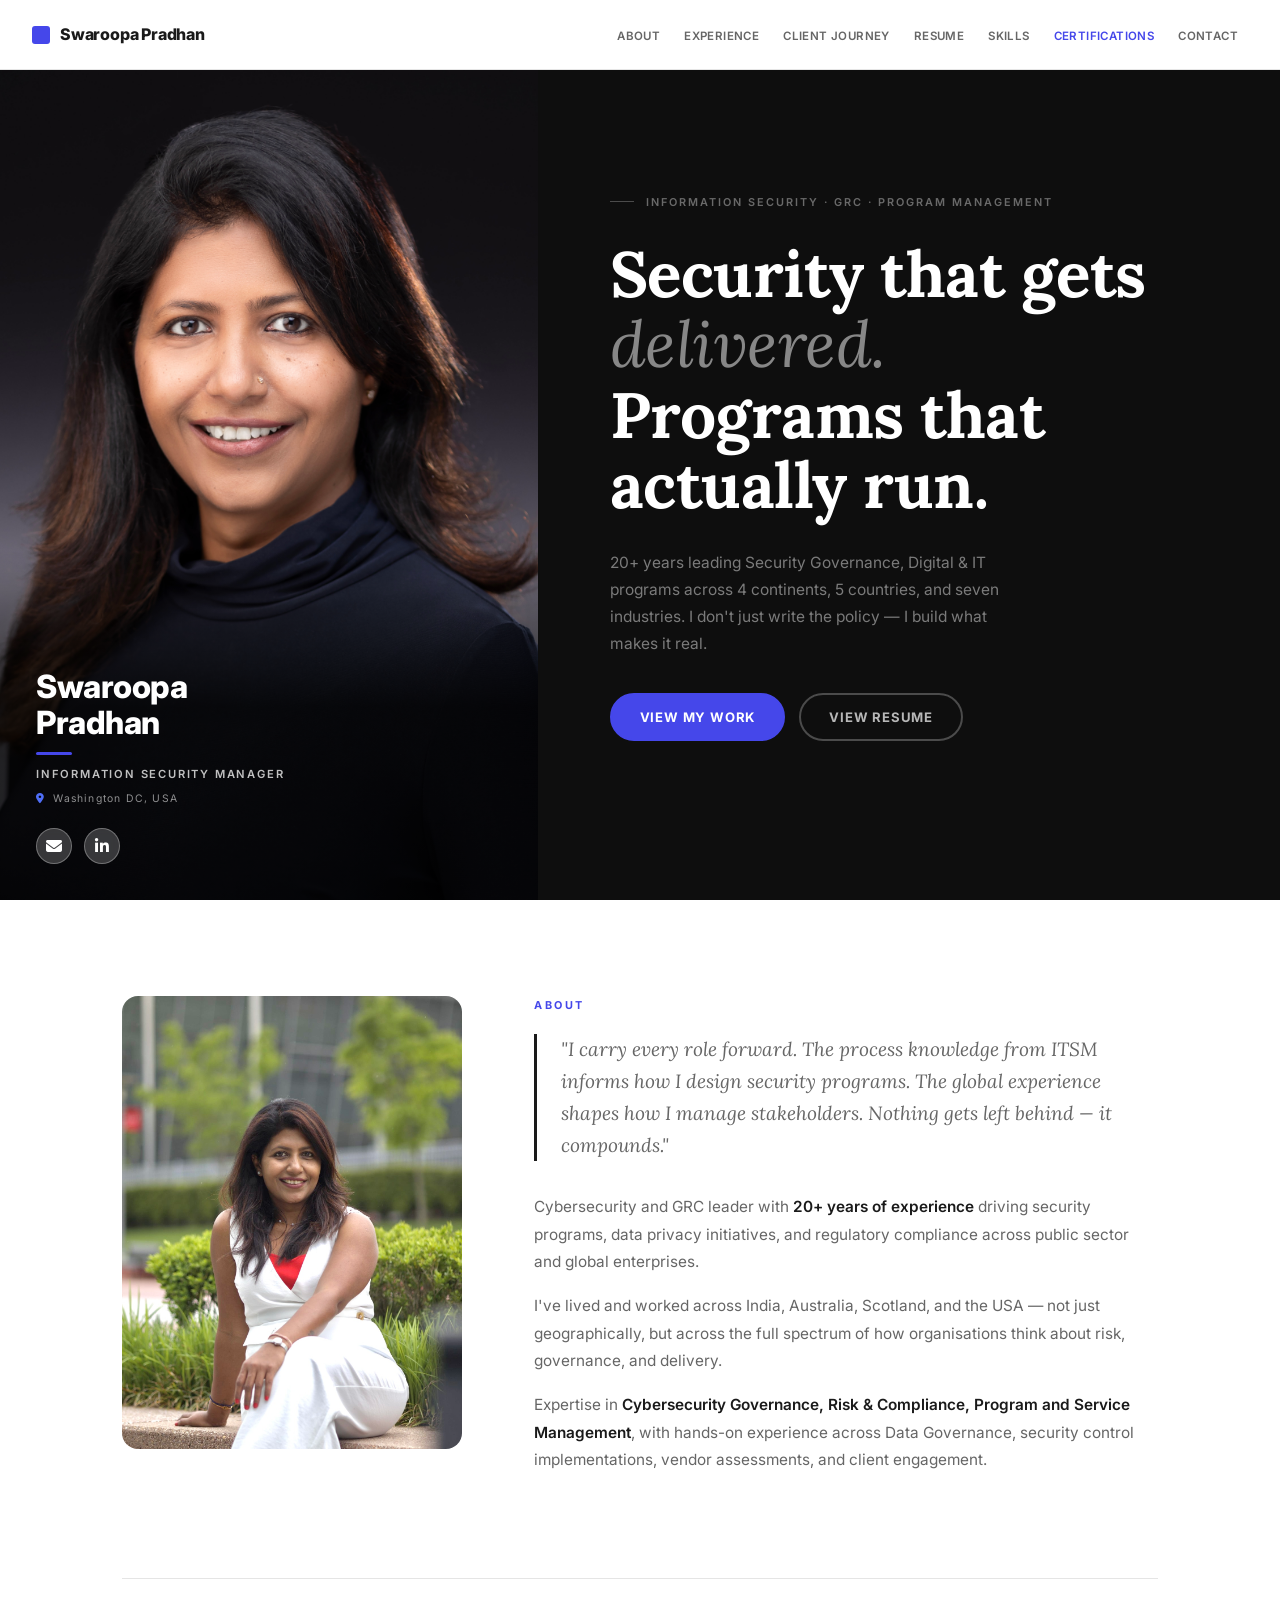
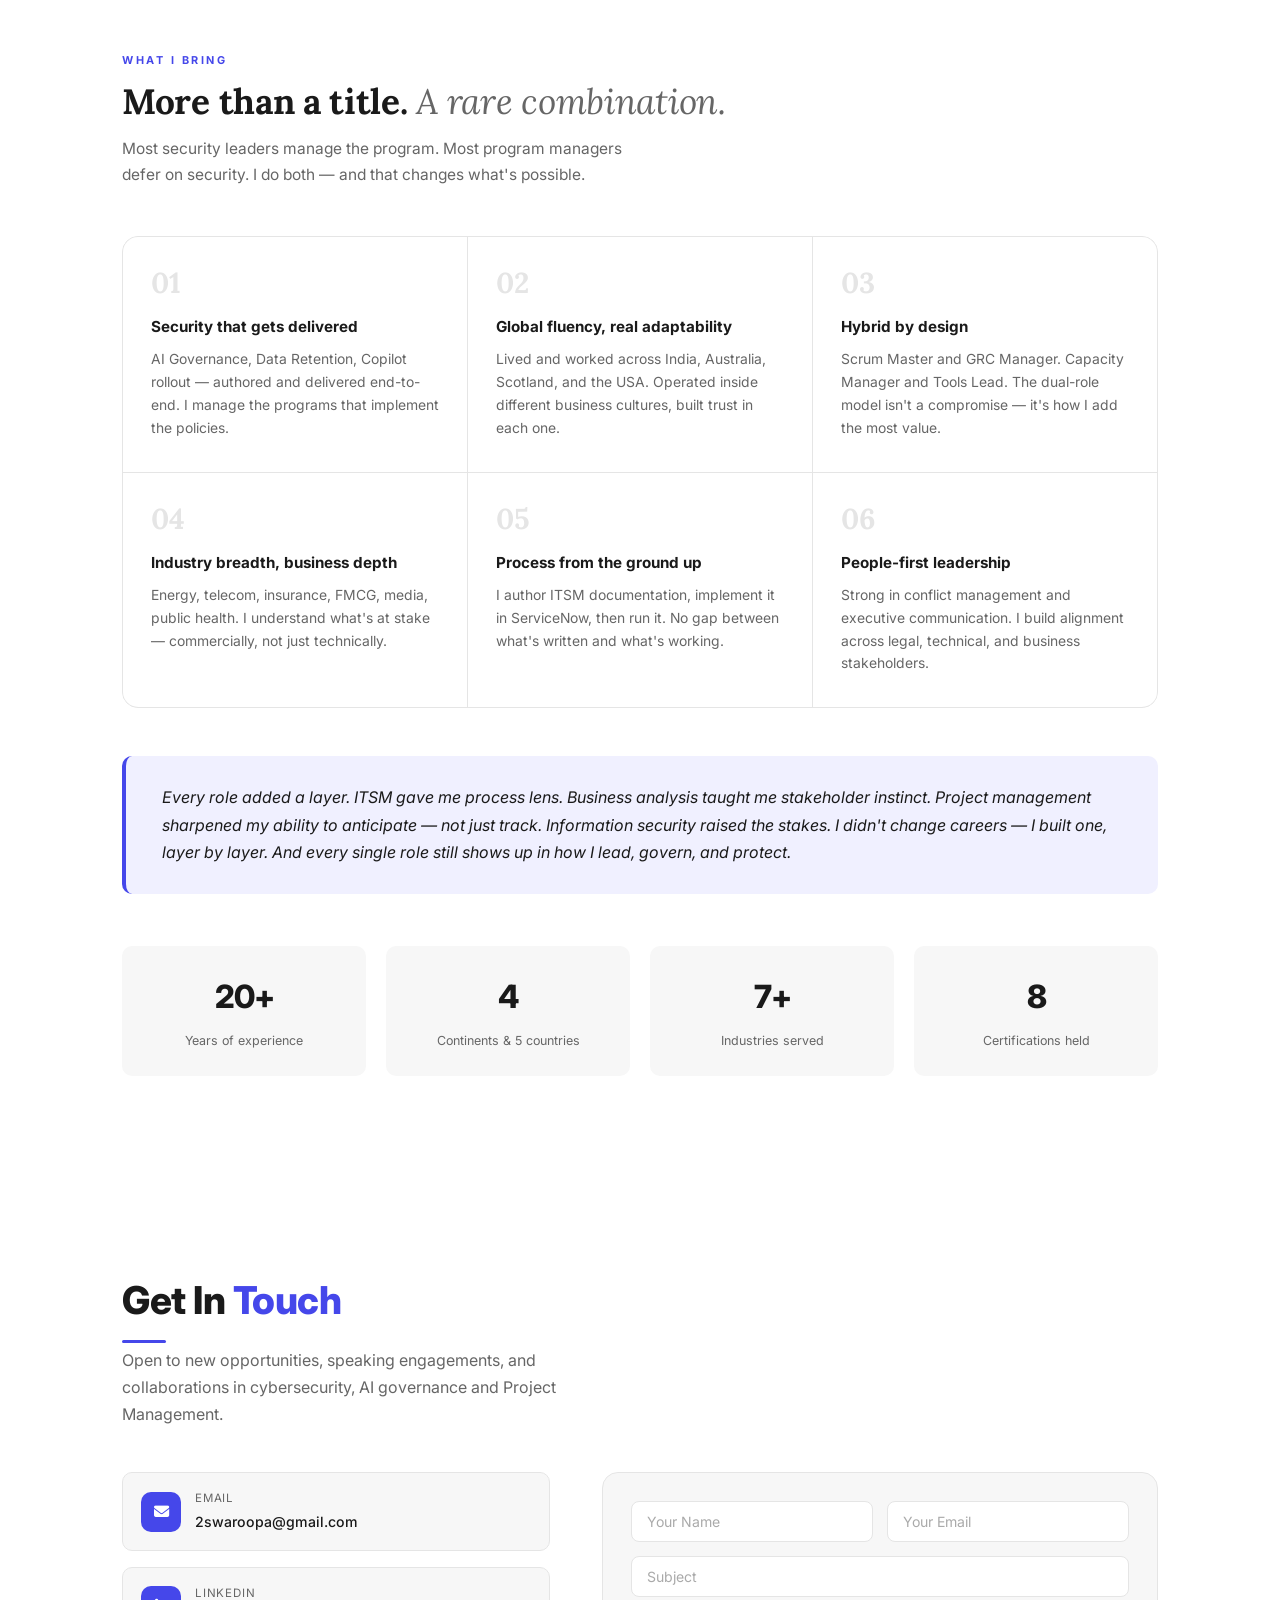
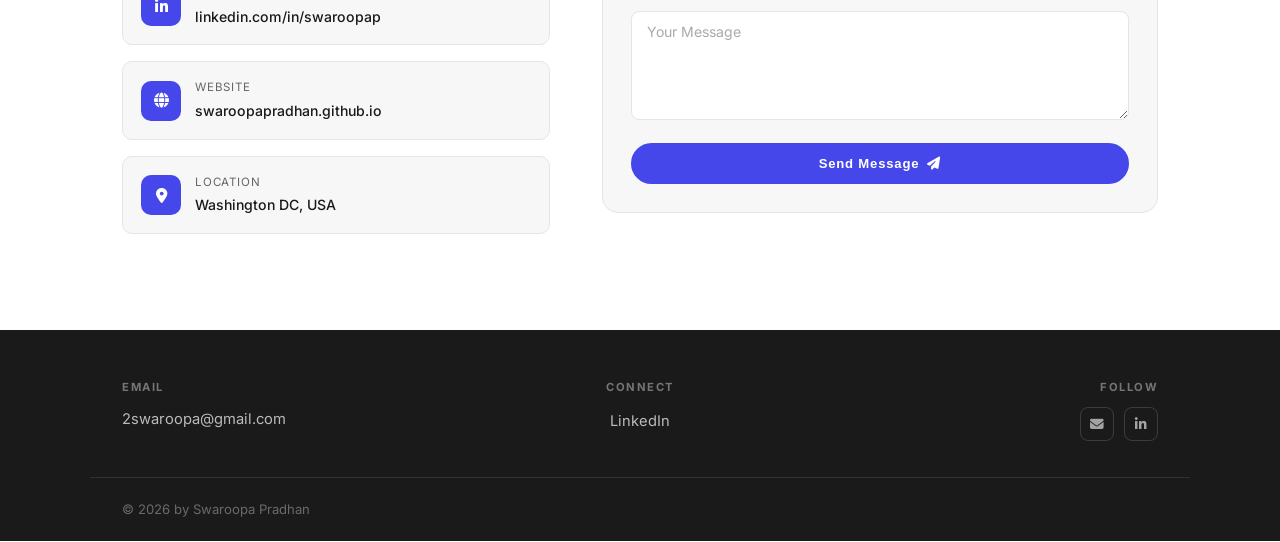
==== commit e1cd2f91: "Add files via upload" ====
--- a/index.html
+++ b/index.html
@@ -4,9 +4,18 @@
   <meta charset="UTF-8" />
   <meta name="viewport" content="width=device-width, initial-scale=1.0" />
   <title>Swaroopa Pradhan · Information Security Manager</title>
+  <meta name="description" content="Swaroopa Pradhan — Information Security Manager, GRC Manager, Cybersecurity Manager, Security Project Manager, Program Manager, Agile Project Manager, Cybersecurity Process Manager with 20+ years of experience across 5 countries." />
+  <meta name="keywords" content="Swaroopa Pradhan, Information Security Manager, GRC Manager, Cybersecurity Manager, Security Project Manager, Program Manager, Agile Project Manager, Cybersecurity Process Manager, information security portfolio, cybersecurity leadership, GRC portfolio, security governance risk compliance" />
+  <meta property="og:title" content="Swaroopa Pradhan · Information Security Manager" />
+  <meta property="og:description" content="Information security leader with 20+ years of experience across 5 countries. Explore my portfolio." />
+  <meta property="og:type" content="website" />
+  <meta property="og:url" content="https://swaroopapradhan.github.io/portfolio/" />
+  <meta name="twitter:card" content="summary" />
+  <meta name="twitter:title" content="Swaroopa Pradhan · Information Security Manager" />
+  <meta name="twitter:description" content="Information security leader with 20+ years of experience across 5 countries. Explore my portfolio." />
   <link rel="stylesheet" href="style.css" />
   <link rel="preconnect" href="https://fonts.googleapis.com" />
-  <link href="https://fonts.googleapis.com/css2?family=Inter:wght@300;400;500;600;700;800;900&display=swap" rel="stylesheet" />
+  <link href="https://fonts.googleapis.com/css2?family=Inter:wght@300;400;500;600;700;800;900&family=Lora:ital,wght@0,600;0,700;1,400;1,600&display=swap" rel="stylesheet" />
   <link rel="stylesheet" href="https://cdnjs.cloudflare.com/ajax/libs/font-awesome/6.5.0/css/all.min.css" />
 </head>
 <body>
@@ -24,9 +33,12 @@
         <span></span><span></span><span></span>
       </button>
       <ul class="nav-links" id="nav-links">
-        <li><a href="#about">ABOUT ME</a></li>
+        <li><a href="#about">ABOUT</a></li>
         <li><a href="#experience">EXPERIENCE</a></li>
+        <li><a href="#client-journey">CLIENT JOURNEY</a></li>
+        <li><a href="Swaroopa_Resume2026.pdf" target="_blank" rel="noopener">RESUME</a></li>
         <li><a href="#skills">SKILLS</a></li>
+        <li><a href="#certifications">CERTIFICATIONS</a></li>
         <li><a href="#contact">CONTACT</a></li>
       </ul>
     </div>
@@ -35,87 +47,124 @@
   <!-- ── HERO ── -->
   <section id="home" class="hero">
 
-    <!-- Left panel: profile card -->
+    <!-- Left panel: full-bleed carousel -->
     <div class="hero-left">
-      <div class="profile-card reveal">
-        <div class="profile-card-body">
+      <div class="profile-carousel">
+
+        <div class="carousel-slide active">
           <img src="IMG_2279.jpg" alt="Swaroopa Pradhan" class="profile-img" />
-          <div class="profile-img-overlay">
-            <h2 class="profile-name">Swaroopa<br>Pradhan</h2>
-            <div class="profile-divider"></div>
-            <p class="profile-title">INFORMATION SECURITY MANAGER</p>
-          </div>
-        </div>
-        <div class="profile-card-footer">
-          <a href="mailto:2swaroopa@gmail.com" title="Email"><i class="fas fa-envelope"></i></a>
-          <a href="https://www.linkedin.com/in/swaroopa-pradhan" target="_blank" rel="noopener" title="LinkedIn"><i class="fab fa-linkedin-in"></i></a>
-        </div>
+        </div>
+        <div class="profile-img-overlay reveal">
+          <h2 class="profile-name">Swaroopa<br>Pradhan</h2>
+          <div class="profile-divider"></div>
+          <p class="profile-title">INFORMATION SECURITY MANAGER</p>
+          <p class="profile-location"><i class="fas fa-map-marker-alt"></i> Washington DC, USA</p>
+          <div class="profile-card-footer">
+            <a href="mailto:2swaroopa@gmail.com" title="Email"><i class="fas fa-envelope"></i></a>
+            <a href="https://www.linkedin.com/in/swaroopap/" target="_blank" rel="noopener" title="LinkedIn"><i class="fab fa-linkedin-in"></i></a>
+          </div>
+        </div>
+
+
       </div>
     </div>
 
-    <!-- Right panel: hello text -->
+    <!-- Right panel: editorial headline -->
     <div class="hero-right">
       <div class="hero-content reveal reveal-delay">
-        <h1 class="hero-hello">Hello,</h1>
-        <p class="hero-sub">Here's who I am &amp; what I do</p>
+        <p class="hero-tag">Information Security · GRC · Program Management</p>
+        <h1 class="hero-headline">
+          Security that gets<br>
+          <em>delivered.</em><br>
+          Programs that<br>
+          actually run.
+        </h1>
+        <p class="hero-sub">20+ years leading Security Governance, Digital & IT programs across 4 continents, 5 countries, and seven industries. I don't just write the policy — I build what makes it real.</p>
         <div class="hero-btns">
-          <a href="#contact" class="btn btn-filled">GET IN TOUCH</a>
-          <a href="#experience" class="btn btn-outline-pill">VIEW RESUME</a>
-        </div>
-        <p class="hero-desc">
-          Cybersecurity and GRC leader with <strong>20+ years of experience</strong> driving
-          information security programs, AI governance frameworks, and data privacy initiatives
-          across public sector and global enterprises. Expert in GDPR, ISO 27001, NIST CSF,
-          and PCI DSS.
-        </p>
+          <a href="#work" class="btn btn-filled js-open-work">VIEW MY WORK</a>
+          <a href="Swaroopa_Resume2026.pdf" target="_blank" rel="noopener" class="btn btn-outline-pill">VIEW RESUME</a>
+        </div>
       </div>
     </div>
 
   </section>
 
   <!-- ── ABOUT ── -->
-  <section id="about" class="section">
+  <section id="about" class="section about-overlay">
     <div class="container">
-      <h2 class="section-heading reveal">About <span class="accent">Me</span></h2>
-      <div class="about-grid">
-        <div class="about-copy reveal">
-          <p>Cybersecurity and Governance, Risk &amp; Compliance (GRC) leader with <strong>20+ years of experience</strong> driving information security programs, data privacy initiatives, and regulatory compliance across public sector and global enterprises.</p>
-          <p>Demonstrated success in developing and implementing <strong>enterprise AI governance frameworks</strong> and organizational AI policies, ensuring responsible AI adoption, risk mitigation, and compliance with emerging regulatory expectations.</p>
-          <p>Expertise in <strong>GDPR, ISO 27001, NIST Cybersecurity Framework, CIS Controls, and PCI DSS</strong>, with hands-on experience conducting DPIAs, vendor risk assessments, and security control implementations.</p>
-          <p>Skilled at partnering with legal, business, and technology stakeholders to translate complex regulatory requirements into actionable security strategies that protect sensitive data while enabling business objectives.</p>
-          <div class="interests">
-            <span class="interest-tag"><i class="fas fa-people-arrows"></i> Mentoring</span>
-            <span class="interest-tag"><i class="fas fa-plane"></i> Travel</span>
-            <span class="interest-tag"><i class="fas fa-globe"></i> Global Cultures</span>
-            <span class="interest-tag"><i class="fas fa-palette"></i> Painting</span>
-          </div>
-        </div>
-        <div class="about-stats reveal reveal-delay">
-          <div class="stat-card">
-            <span class="stat-number">20<span class="stat-plus">+</span></span>
-            <span class="stat-label">Years in Security &amp; GRC</span>
-          </div>
-          <div class="stat-card">
-            <span class="stat-number">4</span>
-            <span class="stat-label">Countries Worked In</span>
-          </div>
-          <div class="stat-card">
-            <span class="stat-number">30<span class="stat-plus">+</span></span>
-            <span class="stat-label">Vendor Assessments / Year</span>
-          </div>
-          <div class="stat-card">
-            <span class="stat-number"><i class="fas fa-robot stat-icon"></i></span>
-            <span class="stat-label">AI Governance Framework Author</span>
-          </div>
-        </div>
-      </div>
+
+      <!-- Photo + story split -->
+      <div class="about-split">
+        <div class="about-split-photo reveal">
+          <img src="39773DDB-6D2E-4821-9DF0-E570EA47BE58_1_201_a.jpeg" alt="Swaroopa Pradhan" />
+        </div>
+        <div class="about-split-content reveal reveal-delay">
+          <p class="about-section-label">About</p>
+          <blockquote class="about-blockquote">
+            "I carry every role forward. The process knowledge from ITSM informs how I design security programs. The global experience shapes how I manage stakeholders. Nothing gets left behind — it compounds."
+          </blockquote>
+          <p class="about-body">Cybersecurity and GRC leader with <strong>20+ years of experience</strong> driving security programs, data privacy initiatives, and regulatory compliance across public sector and global enterprises.</p>
+          <p class="about-body">I've lived and worked across India, Australia, Scotland, and the USA — not just geographically, but across the full spectrum of how organisations think about risk, governance, and delivery.</p>
+          <p class="about-body">Expertise in <strong>Cybersecurity Governance, Risk & Compliance, Program and Service Management</strong>, with hands-on experience across Data Governance, security control implementations, vendor assessments, and client engagement.</p>
+        </div>
+      </div>
+
+      <!-- What I Bring -->
+      <div class="about-wib reveal">
+        <p class="about-section-label" style="margin-bottom:12px;">What I bring</p>
+        <h2 class="about-wib-heading">More than a title. <em>A rare combination.</em></h2>
+        <p class="about-wib-sub">Most security leaders manage the program. Most program managers defer on security. I do both — and that changes what's possible.</p>
+        <div class="about-wib-grid">
+          <div class="about-wib-card reveal">
+            <div class="about-wib-num">01</div>
+            <h3>Security that gets delivered</h3>
+            <p>AI Governance, Data Retention, Copilot rollout — authored and delivered end-to-end. I manage the programs that implement the policies.</p>
+          </div>
+          <div class="about-wib-card reveal">
+            <div class="about-wib-num">02</div>
+            <h3>Global fluency, real adaptability</h3>
+            <p>Lived and worked across India, Australia, Scotland, and the USA. Operated inside different business cultures, built trust in each one.</p>
+          </div>
+          <div class="about-wib-card reveal">
+            <div class="about-wib-num">03</div>
+            <h3>Hybrid by design</h3>
+            <p>Scrum Master and GRC Manager. Capacity Manager and Tools Lead. The dual-role model isn't a compromise — it's how I add the most value.</p>
+          </div>
+          <div class="about-wib-card reveal">
+            <div class="about-wib-num">04</div>
+            <h3>Industry breadth, business depth</h3>
+            <p>Energy, telecom, insurance, FMCG, media, public health. I understand what's at stake — commercially, not just technically.</p>
+          </div>
+          <div class="about-wib-card reveal">
+            <div class="about-wib-num">05</div>
+            <h3>Process from the ground up</h3>
+            <p>I author ITSM documentation, implement it in ServiceNow, then run it. No gap between what's written and what's working.</p>
+          </div>
+          <div class="about-wib-card reveal">
+            <div class="about-wib-num">06</div>
+            <h3>People-first leadership</h3>
+            <p>Strong in conflict management and executive communication. I build alignment across legal, technical, and business stakeholders.</p>
+          </div>
+        </div>
+        <blockquote class="wib-quote">Every role added a layer. ITSM gave me process lens. Business analysis taught me stakeholder instinct. Project management sharpened my ability to anticipate — not just track. Information security raised the stakes. I didn't change careers — I built one, layer by layer. And every single role still shows up in how I lead, govern, and protect.</blockquote>
+        <div class="wib-stats">
+          <div class="wib-stat"><span class="wib-stat-num">20+</span><span class="wib-stat-label">Years of experience</span></div>
+          <div class="wib-stat"><span class="wib-stat-num">4</span><span class="wib-stat-label">Continents &amp; 5 countries</span></div>
+          <div class="wib-stat"><span class="wib-stat-num">7+</span><span class="wib-stat-label">Industries served</span></div>
+          <div class="wib-stat"><span class="wib-stat-num">8</span><span class="wib-stat-label">Certifications held</span></div>
+        </div>
+      </div>
+
     </div>
   </section>
 
   <!-- ── EXPERIENCE ── -->
   <section id="experience" class="section section-alt">
+    <button class="experience-close" id="experience-close" aria-label="Close experience"><i class="fas fa-times"></i></button>
     <div class="container">
-      <h2 class="section-heading reveal">Work <span class="accent">Experience</span></h2>
+      <p class="wib-label reveal">WORK EXPERIENCE</p>
+      <h2 class="section-heading reveal">20 years of <span class="accent">security, delivery & leadership</span></h2>
+      <p class="section-sub reveal">From technical foundations in India to enterprise programs across four continents — every role compounded the last.</p>
       <div class="timeline">
 
         <div class="tl-item reveal">
@@ -150,12 +199,12 @@
           <div class="tl-card">
             <div class="tl-header">
               <div class="tl-title-group">
-                <h3>Business Operations, Transformation &amp; ITSM Leadership</h3>
+                <h3>Program Manager – Cybersecurity &amp; Digital Transformation</h3>
                 <p class="tl-company">Tata Consultancy Services (TCS)</p>
               </div>
               <div class="tl-meta">
                 <span><i class="fas fa-calendar-alt"></i> Sept 2009 – Mar 2023</span>
-                <span><i class="fas fa-location-dot"></i> Hoboken NJ · Glasgow · Melbourne · Kolkata</span>
+                <span><i class="fas fa-location-dot"></i> USA · Scotland · Australia · India</span>
               </div>
             </div>
             <ul class="tl-bullets">
@@ -206,7 +255,7 @@
               </div>
               <div class="tl-meta">
                 <span><i class="fas fa-calendar-alt"></i> Aug 2004 – Jan 2008</span>
-                <span><i class="fas fa-location-dot"></i> Chennai, India</span>
+                <span><i class="fas fa-location-dot"></i> Kolkata &amp; Chennai, India</span>
               </div>
             </div>
             <ul class="tl-bullets">
@@ -220,12 +269,144 @@
           </div>
         </div>
 
+      </div><!-- end .timeline -->
+    </div><!-- end .container -->
+  </section>
+
+
+  <!-- ── CLIENT JOURNEY ── -->
+  <section id="client-journey" class="section">
+    <button class="cj-close" id="cj-close" aria-label="Close client journey"><i class="fas fa-times"></i></button>
+    <div class="container">
+      <p class="wib-label reveal">CLIENT JOURNEY</p>
+      <h2 class="section-heading reveal">From enterprise giants to <span class="accent">public sector impact</span></h2>
+      <p class="section-sub reveal">Two decades. Ten clients. Four continents, five countries. Each one shaped how I think about security, service, and delivery.</p>
+
+      <div class="cj-timeline">
+
+        <!-- Wipro -->
+        <div class="cj-era reveal">
+          <div class="cj-era-dot"></div>
+          <div class="cj-era-content">
+            <p class="cj-era-label">2004 – 2009 · WIPRO TECHNOLOGIES · KOLKATA, INDIA</p>
+            <div class="cj-clients">
+              <div class="cj-client">
+                <p class="cj-client-name">BellSouth</p>
+                <p class="cj-client-meta">Telecom · USA</p>
+                <p class="cj-client-desc">Desktop engineer &amp; technical SME for US telecom end users</p>
+              </div>
+              <div class="cj-client">
+                <p class="cj-client-name">HP</p>
+                <p class="cj-client-meta">Technology · USA</p>
+                <p class="cj-client-desc">ITIL-aligned service delivery, incident management &amp; SLA reporting</p>
+              </div>
+              <div class="cj-client">
+                <p class="cj-client-name">Nestlé</p>
+                <p class="cj-client-meta">FMCG · Global</p>
+                <p class="cj-client-desc">Incident Manager — service management &amp; operational stability</p>
+              </div>
+            </div>
+          </div>
+        </div>
+
+        <!-- Logica -->
+        <div class="cj-era reveal">
+          <div class="cj-era-dot"></div>
+          <div class="cj-era-content">
+            <p class="cj-era-label">2009 – 2010 · LOGICA · CHENNAI, INDIA</p>
+            <div class="cj-clients">
+              <div class="cj-client">
+                <p class="cj-client-name">BT Leeds</p>
+                <p class="cj-client-meta">Telecom · UK</p>
+                <p class="cj-client-desc">Problem Manager — root cause analysis, incident resolution &amp; process improvement</p>
+              </div>
+              <div class="cj-client">
+                <p class="cj-client-name">The Law Society</p>
+                <p class="cj-client-meta">Legal · UK</p>
+                <p class="cj-client-desc">Problem management, service improvement &amp; stakeholder engagement</p>
+              </div>
+              <div class="cj-client">
+                <p class="cj-client-name">Taylor Wimpey</p>
+                <p class="cj-client-meta">Construction · UK</p>
+                <p class="cj-client-desc">Problem management, ITIL process delivery &amp; operational stability</p>
+              </div>
+            </div>
+          </div>
+        </div>
+
+        <!-- TCS Melbourne/Kolkata -->
+        <div class="cj-era reveal">
+          <div class="cj-era-dot"></div>
+          <div class="cj-era-content">
+            <p class="cj-era-label">2010 – 2014 · TCS · MELBOURNE · KOLKATA</p>
+            <div class="cj-clients">
+              <div class="cj-client">
+                <p class="cj-client-name">AGL</p>
+                <p class="cj-client-meta">Utilities · Australia</p>
+                <p class="cj-client-desc">ITSM lead — capacity management, problem management &amp; system performance in Melbourne</p>
+              </div>
+              <div class="cj-client">
+                <p class="cj-client-name">TDC</p>
+                <p class="cj-client-meta">Telecom · Denmark</p>
+                <p class="cj-client-desc">Problem manager — root cause analysis, incident resolution &amp; KPI frameworks</p>
+              </div>
+              <div class="cj-client">
+                <p class="cj-client-name">AIG</p>
+                <p class="cj-client-meta">Insurance · USA</p>
+                <p class="cj-client-desc">Business analyst — ServiceNow rollout, ITIL process delivery &amp; stakeholder alignment</p>
+              </div>
+            </div>
+          </div>
+        </div>
+
+        <!-- TCS Glasgow/Hoboken -->
+        <div class="cj-era reveal">
+          <div class="cj-era-dot"></div>
+          <div class="cj-era-content">
+            <p class="cj-era-label">2014 – 2023 · TCS · GLASGOW · HOBOKEN NJ</p>
+            <div class="cj-clients">
+              <div class="cj-client">
+                <p class="cj-client-name">Diageo</p>
+                <p class="cj-client-meta">FMCG · Scotland</p>
+                <p class="cj-client-desc">Service management &amp; SIAM transformation — ITIL process rollout across Glasgow enterprise</p>
+              </div>
+              <div class="cj-client">
+                <p class="cj-client-name">John Wiley &amp; Sons</p>
+                <p class="cj-client-meta">Publishing · USA</p>
+                <p class="cj-client-desc">Senior program manager — cybersecurity, GRC, datacenter migration &amp; GDPR compliance</p>
+              </div>
+            </div>
+          </div>
+        </div>
+
+        <!-- Public Sector -->
+        <div class="cj-era cj-era-current reveal">
+          <div class="cj-era-dot cj-era-dot-current"></div>
+          <div class="cj-era-content">
+            <p class="cj-era-label cj-era-label-current">2023 – PRESENT · PUBLIC SECTOR · USA</p>
+            <p class="cj-era-note">A deliberate move — from global enterprise to institutions where security and governance have direct impact on people's lives.</p>
+            <div class="cj-clients">
+              <div class="cj-client">
+                <p class="cj-client-name">NJIT</p>
+                <p class="cj-client-meta">Education · New Jersey</p>
+                <p class="cj-client-desc">Graduate Assistant to the Digital PMO team — MS in Global Project Management, Beta Gamma Sigma, 3.9 GPA</p>
+              </div>
+              <div class="cj-client cj-client-current">
+                <p class="cj-client-name">PCORI <span class="cj-badge">current</span></p>
+                <p class="cj-client-meta">Public Health · Washington DC</p>
+                <p class="cj-client-desc">Information Security Manager &amp; Program Manager — AI governance, data retention, GRC &amp; security programs</p>
+              </div>
+            </div>
+          </div>
+        </div>
+
       </div>
     </div>
   </section>
 
   <!-- ── SKILLS ── -->
   <section id="skills" class="section">
+    <button class="skills-close" id="skills-close" aria-label="Close skills"><i class="fas fa-times"></i></button>
     <div class="container">
       <h2 class="section-heading reveal">Skills &amp; <span class="accent">Expertise</span></h2>
       <div class="skills-grid">
@@ -293,27 +474,134 @@
         </div>
 
       </div>
+
+      <!-- Education inside Skills overlay -->
+      <div class="skills-edu-block reveal">
+        <h2 class="section-heading" style="margin-top:0;">Edu<span class="accent">cation</span></h2>
+        <div class="edu-card">
+          <div class="edu-icon"><i class="fas fa-graduation-cap"></i></div>
+          <div class="edu-body">
+            <h3>Master of Science in Management</h3>
+            <p class="edu-school">New Jersey Institute of Technology</p>
+            <p class="edu-location"><i class="fas fa-location-dot"></i> Newark, NJ</p>
+            <div class="edu-badges">
+              <span class="edu-badge"><i class="fas fa-star"></i> GPA: 3.9 / 4.0</span>
+              <span class="edu-badge"><i class="fas fa-award"></i> Beta Gamma Sigma Honor Society</span>
+            </div>
+          </div>
+        </div>
+      </div>
+
     </div>
   </section>
 
-  <!-- ── EDUCATION ── -->
-  <section id="education" class="section section-alt">
+  <!-- ── CERTIFICATIONS ── -->
+  <section id="certifications" class="section">
+    <button class="cert-close" id="cert-close" aria-label="Close certifications"><i class="fas fa-times"></i></button>
     <div class="container">
-      <h2 class="section-heading reveal">Edu<span class="accent">cation</span></h2>
-      <div class="edu-card reveal">
-        <div class="edu-icon">
-          <i class="fas fa-graduation-cap"></i>
-        </div>
-        <div class="edu-body">
-          <h3>Master of Science in Management</h3>
-          <p class="edu-school">New Jersey Institute of Technology</p>
-          <p class="edu-location"><i class="fas fa-location-dot"></i> Newark, NJ</p>
-          <p class="edu-dates"><i class="fas fa-calendar-alt"></i> January 2023 – December 2023</p>
-          <div class="edu-badges">
-            <span class="edu-badge"><i class="fas fa-star"></i> GPA: 3.9 / 4.0</span>
-            <span class="edu-badge"><i class="fas fa-award"></i> Beta Gamma Sigma Honor Society</span>
-          </div>
-        </div>
+      <h2 class="section-heading reveal">Certifi<span class="accent">cations</span></h2>
+      <p class="section-sub reveal">Formal certifications and completed courses across security, agile, AI, and project management.</p>
+
+      <p class="cert-group-label reveal">Certifications</p>
+      <div class="cert-grid">
+
+        <div class="cert-card reveal">
+          <div class="cert-icon"><i class="fas fa-shield-halved"></i></div>
+          <div class="cert-body">
+            <p class="cert-name">ITIL Intermediate</p>
+            <p class="cert-org">AXELOS</p>
+          </div>
+        </div>
+
+        <div class="cert-card reveal">
+          <div class="cert-icon"><i class="fas fa-diagram-project"></i></div>
+          <div class="cert-body">
+            <p class="cert-name">PRINCE2 Practitioner</p>
+            <p class="cert-org">AXELOS</p>
+          </div>
+        </div>
+
+        <div class="cert-card reveal">
+          <div class="cert-icon"><i class="fas fa-users"></i></div>
+          <div class="cert-body">
+            <p class="cert-name">Certified Scrum Product Owner</p>
+            <p class="cert-org">Scrum Alliance</p>
+          </div>
+        </div>
+
+        <div class="cert-card reveal">
+          <div class="cert-icon"><i class="fas fa-rotate"></i></div>
+          <div class="cert-body">
+            <p class="cert-name">Certified Scrum Master</p>
+            <p class="cert-org">Scrum Alliance</p>
+          </div>
+        </div>
+
+        <div class="cert-card reveal">
+          <div class="cert-icon"><i class="fas fa-rocket"></i></div>
+          <div class="cert-body">
+            <p class="cert-name">SAFe Agilist 5.0</p>
+            <p class="cert-org">Scaled Agile</p>
+          </div>
+        </div>
+
+        <div class="cert-card cert-card--progress reveal">
+          <div class="cert-icon"><i class="fas fa-hourglass-half"></i></div>
+          <div class="cert-body">
+            <p class="cert-name">AI Governance Professional</p>
+            <p class="cert-org">In Progress</p>
+          </div>
+        </div>
+
+        <div class="cert-card cert-card--progress reveal">
+          <div class="cert-icon"><i class="fas fa-hourglass-half"></i></div>
+          <div class="cert-body">
+            <p class="cert-name">Project Management Professional (PMP)</p>
+            <p class="cert-org">In Progress</p>
+          </div>
+        </div>
+
+      </div>
+
+      <p class="cert-group-label reveal" style="margin-top: 52px;">Courses &amp; Licences</p>
+      <div class="cert-grid">
+
+        <div class="cert-card reveal">
+          <div class="cert-icon"><i class="fas fa-robot"></i></div>
+          <div class="cert-body">
+            <p class="cert-name">Artificial Intelligence for Cybersecurity</p>
+            <p class="cert-org">Project Management Institute</p>
+            <p class="cert-date">Jan 2024</p>
+          </div>
+        </div>
+
+        <div class="cert-card reveal">
+          <div class="cert-icon"><i class="fas fa-microchip"></i></div>
+          <div class="cert-body">
+            <p class="cert-name">Generative AI Overview for Project Managers</p>
+            <p class="cert-org">Project Management Institute</p>
+            <p class="cert-date">Jan 2024</p>
+          </div>
+        </div>
+
+        <div class="cert-card reveal">
+          <div class="cert-icon"><i class="fas fa-map"></i></div>
+          <div class="cert-body">
+            <p class="cert-name">Product Management: Building a Product Roadmap</p>
+            <p class="cert-org">Project Management Institute</p>
+            <p class="cert-date">Jan 2024</p>
+          </div>
+        </div>
+
+        <div class="cert-card reveal">
+          <div class="cert-icon"><i class="fas fa-chart-line"></i></div>
+          <div class="cert-body">
+            <p class="cert-name">Bloomberg Market Concepts</p>
+            <p class="cert-org">Bloomberg</p>
+            <p class="cert-date">Nov 2023</p>
+          </div>
+        </div>
+
       </div>
     </div>
   </section>
@@ -322,7 +610,7 @@
   <section id="contact" class="section">
     <div class="container">
       <h2 class="section-heading reveal">Get In <span class="accent">Touch</span></h2>
-      <p class="section-sub reveal">Open to new opportunities, speaking engagements, and collaborations in cybersecurity and AI governance.</p>
+      <p class="section-sub reveal">Open to new opportunities, speaking engagements, and collaborations in cybersecurity, AI governance and Project Management.</p>
       <div class="contact-grid">
         <div class="contact-info reveal">
           <a href="mailto:2swaroopa@gmail.com" class="contact-row">
@@ -332,11 +620,18 @@
               <p class="c-value">2swaroopa@gmail.com</p>
             </div>
           </a>
-          <a href="https://www.linkedin.com/in/swaroopa-pradhan" target="_blank" rel="noopener" class="contact-row">
+          <a href="https://www.linkedin.com/in/swaroopap/" target="_blank" rel="noopener" class="contact-row">
             <div class="contact-icon-wrap"><i class="fab fa-linkedin-in"></i></div>
             <div>
               <p class="c-label">LinkedIn</p>
-              <p class="c-value">linkedin.com/in/swaroopa-pradhan</p>
+              <p class="c-value">linkedin.com/in/swaroopap</p>
+            </div>
+          </a>
+          <a href="https://swaroopapradhan.github.io" target="_blank" rel="noopener" class="contact-row">
+            <div class="contact-icon-wrap"><i class="fas fa-globe"></i></div>
+            <div>
+              <p class="c-label">Website</p>
+              <p class="c-value">swaroopapradhan.github.io</p>
             </div>
           </a>
           <div class="contact-row">
@@ -382,13 +677,13 @@
       </div>
       <div class="footer-col footer-col-center">
         <p class="footer-col-label">Connect</p>
-        <a href="https://www.linkedin.com/in/swaroopa-pradhan" target="_blank" rel="noopener" class="footer-col-value">LinkedIn</a>
+        <a href="https://www.linkedin.com/in/swaroopap/" target="_blank" rel="noopener" class="footer-col-value">LinkedIn</a>
       </div>
       <div class="footer-col footer-col-right">
         <p class="footer-col-label">Follow</p>
         <div class="footer-social">
           <a href="mailto:2swaroopa@gmail.com" title="Email"><i class="fas fa-envelope"></i></a>
-          <a href="https://www.linkedin.com/in/swaroopa-pradhan" target="_blank" rel="noopener" title="LinkedIn"><i class="fab fa-linkedin-in"></i></a>
+          <a href="https://www.linkedin.com/in/swaroopap/" target="_blank" rel="noopener" title="LinkedIn"><i class="fab fa-linkedin-in"></i></a>
         </div>
       </div>
     </div>
@@ -401,6 +696,296 @@
     <i class="fas fa-arrow-up"></i>
   </button>
 
-  <script src="script.js"></script>
+  <script src="script.js" defer></script>
+
+  <!-- ── VIEW MY WORK OVERLAY ── -->
+  <div id="work-overlay" class="work-overlay" role="dialog" aria-modal="true" aria-label="View My Work">
+    <div class="work-overlay-inner">
+
+      <!-- Header bar -->
+      <div class="work-overlay-topbar">
+        <div class="work-overlay-topbar-left">
+          <span class="work-overlay-brand">Swaroopa Pradhan</span>
+          <span class="work-overlay-sep">/</span>
+          <span class="work-overlay-brand-sub">Portfolio</span>
+        </div>
+        <button class="work-close" id="work-close" aria-label="Close"><i class="fas fa-times"></i></button>
+      </div>
+
+      <!-- Hero intro -->
+      <div class="work-overlay-hero">
+        <p class="work-overlay-eyebrow">20 Years · 4 Continents · 10+ Clients</p>
+        <h1 class="work-overlay-h1">The Work</h1>
+        <p class="work-overlay-lead">Three chapters. One compounding story of security, delivery, and leadership.</p>
+        <div class="work-overlay-nav">
+          <a href="#wo-experience" class="work-nav-pill">01 · Roles</a>
+          <a href="#wo-clients" class="work-nav-pill">02 · Clients</a>
+          <a href="#wo-brings" class="work-nav-pill">03 · What I Bring</a>
+        </div>
+      </div>
+
+      <!-- ── CHAPTER 1: EXPERIENCE ── -->
+      <section id="wo-experience" class="wo-chapter">
+        <div class="wo-chapter-label-row">
+          <span class="wo-chapter-num">01</span>
+          <div class="wo-chapter-label-content">
+            <h2 class="wo-chapter-title">The <span class="accent">Roles</span></h2>
+            <p class="wo-chapter-desc">Every role added a layer. Here's how they compound.</p>
+          </div>
+        </div>
+
+        <div class="wo-timeline">
+
+          <div class="wo-tl-item">
+            <div class="wo-tl-dot wo-tl-dot-current"></div>
+            <div class="wo-tl-card">
+              <div class="wo-tl-header">
+                <div>
+                  <h3 class="wo-tl-role">Information Security Manager</h3>
+                  <p class="wo-tl-company">PCORI</p>
+                </div>
+                <div class="wo-tl-meta-col">
+                  <span><i class="fas fa-calendar-alt"></i> Mar 2024 – Present</span>
+                  <span><i class="fas fa-location-dot"></i> Washington DC, USA</span>
+                </div>
+              </div>
+              <p class="wo-tl-story">Where governance meets mission. Leading AI governance, data privacy, and enterprise security programs at a public health research organization — where the stakes are real.</p>
+              <ul class="wo-tl-bullets">
+                <li>Led enterprise AI Governance policy and AI tool onboarding risk framework</li>
+                <li>Managed 30+ vendor risk assessments annually — controls, data handling, compliance posture</li>
+                <li>Authored Data Privacy, Data Retention & Destruction, and Security Incident Reporting policies</li>
+                <li>Partnered with Legal and CXO on DPIAs and risk acceptance for new technologies</li>
+                <li>Drove phishing awareness programs with measurable reduction in susceptibility</li>
+              </ul>
+              <div class="wo-tl-tags">
+                <span>AI Governance</span><span>GRC</span><span>Data Privacy</span><span>DPIA</span><span>Vendor Risk</span>
+              </div>
+            </div>
+          </div>
+
+          <div class="wo-tl-item">
+            <div class="wo-tl-dot"></div>
+            <div class="wo-tl-card">
+              <div class="wo-tl-header">
+                <div>
+                  <h3 class="wo-tl-role">Program Manager – Cybersecurity & Digital Transformation</h3>
+                  <p class="wo-tl-company">Tata Consultancy Services (TCS)</p>
+                </div>
+                <div class="wo-tl-meta-col">
+                  <span><i class="fas fa-calendar-alt"></i> Sept 2009 – Mar 2023</span>
+                  <span><i class="fas fa-location-dot"></i> USA · Scotland · Australia · India</span>
+                </div>
+              </div>
+              <p class="wo-tl-story">14 years. Four countries. Fortune 500 clients. This is where the hybrid model — security + delivery — was forged. Running cybersecurity programs and Agile delivery simultaneously, at scale.</p>
+              <ul class="wo-tl-bullets">
+                <li>Led global IT operations and digital transformation for Fortune 500 clients across 4 industries</li>
+                <li>Directed datacenter and application migrations — improving security posture and regulatory compliance</li>
+                <li>Agile Product Owner for SaaS platforms — owned product backlogs and coordinated cross-functional delivery</li>
+                <li>Achieved 99.8% system uptime and 25% reduction in infrastructure costs</li>
+                <li>Led ServiceNow deployments: Service Catalog, compliance dashboards, leadership reporting</li>
+              </ul>
+              <div class="wo-tl-tags">
+                <span>ITSM</span><span>ServiceNow</span><span>Agile / Scrum</span><span>Digital Transformation</span><span>ITIL</span>
+              </div>
+            </div>
+          </div>
+
+          <div class="wo-tl-item">
+            <div class="wo-tl-dot"></div>
+            <div class="wo-tl-card">
+              <div class="wo-tl-header">
+                <div>
+                  <h3 class="wo-tl-role">IT Consultant</h3>
+                  <p class="wo-tl-company">Logica</p>
+                </div>
+                <div class="wo-tl-meta-col">
+                  <span><i class="fas fa-calendar-alt"></i> Jan 2008 – Sept 2009</span>
+                  <span><i class="fas fa-location-dot"></i> Chennai, India</span>
+                </div>
+              </div>
+              <p class="wo-tl-story">The process lens. Designing ITIL-aligned Problem Management from scratch — learning that sustainable operations are built on disciplined process, not heroics.</p>
+              <ul class="wo-tl-bullets">
+                <li>Designed and implemented ITIL-aligned Problem Management processes</li>
+                <li>Developed KPI dashboards tracking incident trends and SLA compliance</li>
+              </ul>
+              <div class="wo-tl-tags">
+                <span>ITIL</span><span>Problem Management</span><span>KPI Reporting</span><span>SLA</span>
+              </div>
+            </div>
+          </div>
+
+          <div class="wo-tl-item">
+            <div class="wo-tl-dot"></div>
+            <div class="wo-tl-card">
+              <div class="wo-tl-header">
+                <div>
+                  <h3 class="wo-tl-role">Project Engineer</h3>
+                  <p class="wo-tl-company">Wipro Technologies</p>
+                </div>
+                <div class="wo-tl-meta-col">
+                  <span><i class="fas fa-calendar-alt"></i> Aug 2004 – Jan 2008</span>
+                  <span><i class="fas fa-location-dot"></i> Kolkata & Chennai, India</span>
+                </div>
+              </div>
+              <p class="wo-tl-story">Where it started. Technical delivery, ITIL fundamentals, and the discipline of service governance — everything that came after was built on this foundation.</p>
+              <ul class="wo-tl-bullets">
+                <li>Technical support aligned to ITIL processes for continuous service improvement</li>
+                <li>Cross-functional collaboration ensuring contractual and governance alignment</li>
+              </ul>
+              <div class="wo-tl-tags">
+                <span>Technical Support</span><span>ITIL</span><span>Service Delivery</span><span>Governance</span>
+              </div>
+            </div>
+          </div>
+
+        </div><!-- /wo-timeline -->
+      </section>
+
+      <!-- ── CHAPTER 2: CLIENT JOURNEY ── -->
+      <section id="wo-clients" class="wo-chapter wo-chapter-alt">
+        <div class="wo-chapter-label-row">
+          <span class="wo-chapter-num">02</span>
+          <div class="wo-chapter-label-content">
+            <h2 class="wo-chapter-title">The <span class="accent">Clients</span></h2>
+            <p class="wo-chapter-desc">Two decades. Ten clients. Four continents. Each one shaped how I think.</p>
+          </div>
+        </div>
+
+        <div class="wo-cj-timeline">
+
+          <div class="wo-cj-era">
+            <div class="wo-cj-era-dot"></div>
+            <div class="wo-cj-era-body">
+              <p class="wo-cj-era-label">2004 – 2009 · WIPRO TECHNOLOGIES · INDIA</p>
+              <p class="wo-cj-era-story">My first three clients were US and global giants — operating out of India, learning enterprise service at international scale.</p>
+              <div class="wo-cj-clients">
+                <div class="wo-cj-client"><strong>BellSouth</strong><span>Telecom · USA — Desktop engineer & technical SME for US telecom end users</span></div>
+                <div class="wo-cj-client"><strong>HP</strong><span>Technology · USA — ITIL-aligned service delivery, incident management & SLA reporting</span></div>
+                <div class="wo-cj-client"><strong>Nestlé</strong><span>FMCG · Global — Incident Manager, service management & operational stability</span></div>
+              </div>
+            </div>
+          </div>
+
+          <div class="wo-cj-era">
+            <div class="wo-cj-era-dot"></div>
+            <div class="wo-cj-era-body">
+              <p class="wo-cj-era-label">2009 – 2010 · LOGICA · CHENNAI</p>
+              <p class="wo-cj-era-story">UK clients, problem management focus. Learning that root cause analysis is half engineering, half stakeholder relationship.</p>
+              <div class="wo-cj-clients">
+                <div class="wo-cj-client"><strong>BT Leeds</strong><span>Telecom · UK — Problem Manager, root cause analysis & process improvement</span></div>
+                <div class="wo-cj-client"><strong>The Law Society</strong><span>Legal · UK — Problem management, service improvement & stakeholder engagement</span></div>
+                <div class="wo-cj-client"><strong>Taylor Wimpey</strong><span>Construction · UK — Problem management, ITIL process delivery & operational stability</span></div>
+              </div>
+            </div>
+          </div>
+
+          <div class="wo-cj-era">
+            <div class="wo-cj-era-dot"></div>
+            <div class="wo-cj-era-body">
+              <p class="wo-cj-era-label">2010 – 2014 · TCS · MELBOURNE · KOLKATA</p>
+              <p class="wo-cj-era-story">First international posting — Melbourne. Three clients across utilities, telecom, and insurance. The complexity of global delivery started here.</p>
+              <div class="wo-cj-clients">
+                <div class="wo-cj-client"><strong>AGL</strong><span>Utilities · Australia — ITSM lead, capacity management & performance in Melbourne</span></div>
+                <div class="wo-cj-client"><strong>TDC</strong><span>Telecom · Denmark — Problem manager, root cause analysis & KPI frameworks</span></div>
+                <div class="wo-cj-client"><strong>AIG</strong><span>Insurance · USA — Business analyst, ServiceNow rollout & stakeholder alignment</span></div>
+              </div>
+            </div>
+          </div>
+
+          <div class="wo-cj-era">
+            <div class="wo-cj-era-dot"></div>
+            <div class="wo-cj-era-body">
+              <p class="wo-cj-era-label">2014 – 2023 · TCS · GLASGOW · HOBOKEN NJ</p>
+              <p class="wo-cj-era-story">Scotland, then the US. The pivot toward cybersecurity, GRC, and senior program leadership. GDPR. Datacenter migrations. Program ownership at enterprise scale.</p>
+              <div class="wo-cj-clients">
+                <div class="wo-cj-client"><strong>Diageo</strong><span>FMCG · Scotland — Service management & SIAM transformation, ITIL rollout across Glasgow enterprise</span></div>
+                <div class="wo-cj-client"><strong>John Wiley & Sons</strong><span>Publishing · USA — Senior program manager, cybersecurity, GRC, datacenter migration & GDPR compliance</span></div>
+              </div>
+            </div>
+          </div>
+
+          <div class="wo-cj-era wo-cj-era-current">
+            <div class="wo-cj-era-dot wo-cj-era-dot-current"></div>
+            <div class="wo-cj-era-body">
+              <p class="wo-cj-era-label wo-cj-current-label">2023 – PRESENT · PUBLIC SECTOR · USA</p>
+              <p class="wo-cj-era-story">A deliberate move — from global enterprise to institutions where security and governance have direct impact on people's lives.</p>
+              <div class="wo-cj-clients">
+                <div class="wo-cj-client"><strong>NJIT</strong><span>Education · New Jersey — Graduate Assistant to the Digital PMO, MS in Global Project Management, Beta Gamma Sigma, 3.9 GPA</span></div>
+                <div class="wo-cj-client wo-cj-client-current"><strong>PCORI <span class="cj-badge">current</span></strong><span>Public Health · Washington DC — Information Security Manager & Program Manager, AI governance, GRC & security programs</span></div>
+              </div>
+            </div>
+          </div>
+
+        </div><!-- /wo-cj-timeline -->
+      </section>
+
+      <!-- ── CHAPTER 3: WHAT I BRING ── -->
+      <section id="wo-brings" class="wo-chapter">
+        <div class="wo-chapter-label-row">
+          <span class="wo-chapter-num">03</span>
+          <div class="wo-chapter-label-content">
+            <h2 class="wo-chapter-title">What I <span class="accent">Bring</span></h2>
+            <p class="wo-chapter-desc">More than a title. A rare combination of security depth and delivery discipline.</p>
+          </div>
+        </div>
+
+        <p class="wo-wib-intro">Most security leaders manage the program. Most program managers defer on security. I do both — and that changes what's possible.</p>
+
+        <div class="wo-wib-grid">
+          <div class="wo-wib-card">
+            <div class="wo-wib-num">01</div>
+            <h3>Security that gets delivered</h3>
+            <p>AI Governance, Data Retention, Copilot rollout — authored and delivered end-to-end. I manage the programs that implement the policies.</p>
+          </div>
+          <div class="wo-wib-card">
+            <div class="wo-wib-num">02</div>
+            <h3>Global fluency, real adaptability</h3>
+            <p>Lived and worked across India, Australia, Scotland, and the USA. Operated inside different business cultures — and built trust in each one.</p>
+          </div>
+          <div class="wo-wib-card">
+            <div class="wo-wib-num">03</div>
+            <h3>Hybrid by design</h3>
+            <p>Scrum Master and GRC Manager. Capacity Manager and Tools Lead. The dual-role model isn't a compromise — it's how I add the most value.</p>
+          </div>
+          <div class="wo-wib-card">
+            <div class="wo-wib-num">04</div>
+            <h3>Industry breadth, business depth</h3>
+            <p>Energy, telecom, insurance, FMCG, media, public health. I understand what's at stake commercially, not just technically.</p>
+          </div>
+          <div class="wo-wib-card">
+            <div class="wo-wib-num">05</div>
+            <h3>Process from the ground up</h3>
+            <p>I author ITSM documentation, implement it in ServiceNow, then run it. No gap between what's written and what's working.</p>
+          </div>
+          <div class="wo-wib-card">
+            <div class="wo-wib-num">06</div>
+            <h3>People-first leadership</h3>
+            <p>Strong in conflict management and executive communication. I build alignment across legal, technical, and business stakeholders.</p>
+          </div>
+        </div>
+
+        <blockquote class="wo-quote">Every role added a layer. ITSM gave me process lens. Business analysis taught me stakeholder instinct. Project management sharpened my ability to anticipate — not just track. Information security raised the stakes. I didn't change careers — I built one, layer by layer. And every single role still shows up in how I lead, govern, and protect.</blockquote>
+
+        <div class="wo-stats">
+          <div class="wo-stat"><span class="wo-stat-num">20+</span><span class="wo-stat-label">Years of experience</span></div>
+          <div class="wo-stat"><span class="wo-stat-num">4</span><span class="wo-stat-label">Continents & 5 countries</span></div>
+          <div class="wo-stat"><span class="wo-stat-num">7+</span><span class="wo-stat-label">Industries served</span></div>
+          <div class="wo-stat"><span class="wo-stat-num">8</span><span class="wo-stat-label">Certifications held</span></div>
+        </div>
+
+        <div class="wo-cta-row">
+          <a href="Swaroopa_Resume2026.pdf" target="_blank" rel="noopener" class="btn btn-filled">Download Resume</a>
+          <a href="#contact" class="btn btn-outline-pill js-close-work-go-contact">Get in Touch</a>
+        </div>
+
+      </section><!-- /chapter 3 -->
+
+    </div><!-- /work-overlay-inner -->
+  </div><!-- /work-overlay -->
+
+  <!-- SEO: role keywords for search indexing -->
+  <div style="position:absolute;width:1px;height:1px;overflow:hidden;clip:rect(0,0,0,0);white-space:nowrap;" aria-hidden="true">
+    Swaroopa Pradhan is an experienced GRC Manager, Security Project Manager, Program Manager, Agile Project Manager, Cybersecurity Manager, and Cybersecurity Process Manager with over 20 years of experience in information security governance, risk, and compliance across global organizations.
+  </div>
 </body>
 </html>
--- a/style.css
+++ b/style.css
@@ -93,6 +93,13 @@
   border-bottom: 1px solid var(--border);
   display: flex;
   align-items: center;
+  transition: transform 0.3s ease, box-shadow 0.3s ease;
+}
+#navbar.nav-hidden {
+  transform: translateY(-100%);
+}
+#navbar.scrolled {
+  box-shadow: 0 2px 16px rgba(0,0,0,0.08);
 }
 .nav-inner {
   max-width: 1300px;
@@ -123,28 +130,21 @@
   color: var(--text);
   letter-spacing: -0.2px;
 }
-.brand-sep {
-  color: var(--text-muted);
-  font-weight: 300;
-  font-size: 1rem;
-}
+.brand-sep,
 .brand-role {
+  display: none;
+}
+
+.nav-links {
+  display: flex;
+  align-items: center;
+  gap: 4px;
+}
+.nav-links a {
+  padding: 6px 10px;
   font-size: 0.72rem;
-  font-weight: 500;
-  color: var(--text-muted);
-  letter-spacing: 0.5px;
-}
-
-.nav-links {
-  display: flex;
-  align-items: center;
-  gap: 4px;
-}
-.nav-links a {
-  padding: 8px 14px;
-  font-size: 0.78rem;
   font-weight: 600;
-  letter-spacing: 0.6px;
+  letter-spacing: 0.4px;
   color: var(--text-muted);
   border-radius: 6px;
   transition: all var(--transition);
@@ -180,116 +180,186 @@
   padding-top: var(--nav-h);
 }
 
-/* Left panel */
+/* Left panel — full bleed */
 .hero-left {
   width: 42%;
-  background: var(--hero-left);
-  display: flex;
-  align-items: center;
-  justify-content: center;
-  padding: 60px 40px;
-}
-
-/* Profile card */
-.profile-card {
-  background: #fff;
-  border-radius: var(--radius-lg);
-  width: 300px;
-  box-shadow: var(--shadow-lg);
+  position: relative;
   overflow: hidden;
-  text-align: center;
-}
-.profile-card-body {
+  padding: 0;
+}
+
+/* Carousel */
+.profile-carousel {
   position: relative;
-  padding: 0;
-}
+  width: 100%;
+  height: 100%;
+  min-height: calc(100vh - var(--nav-h));
+}
+.carousel-slide {
+  position: absolute;
+  inset: 0;
+  opacity: 0;
+  transition: opacity 0.8s ease;
+}
+.carousel-slide.active { opacity: 1; }
+
 .profile-img {
   width: 100%;
-  height: 360px;
-  border-radius: 0;
+  height: 100%;
   object-fit: cover;
   object-position: top center;
-  margin: 0;
-  border: none;
-  box-shadow: none;
   display: block;
 }
+
+/* Overlay text */
 .profile-img-overlay {
   position: absolute;
   bottom: 0;
   left: 0;
   right: 0;
-  padding: 60px 24px 24px;
-  background: linear-gradient(to top, rgba(0,0,0,0.78) 60%, transparent);
-  text-align: left;
+  padding: 120px 36px 36px;
+  background: linear-gradient(to top, rgba(0,0,0,0.80) 55%, transparent);
 }
 .profile-name {
-  font-size: 1.45rem;
+  font-size: 2rem;
   font-weight: 800;
   color: #fff;
-  line-height: 1.2;
-  margin-bottom: 8px;
+  line-height: 1.15;
+  margin-bottom: 10px;
+  letter-spacing: -0.5px;
 }
 .profile-divider {
-  width: 32px;
+  width: 36px;
   height: 3px;
   background: var(--blue);
   border-radius: 2px;
-  margin: 0 0 8px;
+  margin: 0 0 10px;
 }
 .profile-title {
-  font-size: 0.65rem;
+  font-size: 0.7rem;
   font-weight: 600;
-  letter-spacing: 1.6px;
+  letter-spacing: 1.8px;
   color: rgba(255,255,255,0.75);
   text-transform: uppercase;
+  margin-bottom: 20px;
+}
+.profile-location {
+  font-size: 0.65rem;
+  font-weight: 400;
+  letter-spacing: 1.2px;
+  color: rgba(255,255,255,0.55);
+  margin-top: -14px;
+  margin-bottom: 20px;
+}
+.profile-location i {
+  margin-right: 4px;
+  color: var(--accent, #4f6ef7);
 }
 .profile-card-footer {
-  background: var(--card-footer);
-  padding: 16px 24px;
-  display: flex;
-  justify-content: center;
-  gap: 20px;
+  display: flex;
+  gap: 12px;
 }
 .profile-card-footer a {
   color: #fff;
-  font-size: 1.05rem;
+  font-size: 1rem;
   transition: all var(--transition);
-  width: 34px;
-  height: 34px;
+  width: 36px;
+  height: 36px;
   border-radius: 50%;
-  background: rgba(255,255,255,.25);
+  background: rgba(255,255,255,.2);
+  backdrop-filter: blur(4px);
+  border: 1px solid rgba(255,255,255,.3);
   display: flex;
   align-items: center;
   justify-content: center;
 }
 .profile-card-footer a:hover {
-  background: rgba(255,255,255,.5);
+  background: rgba(255,255,255,.4);
   transform: scale(1.1);
+}
+
+/* Carousel dots */
+.carousel-dots {
+  position: absolute;
+  bottom: 36px;
+  right: 36px;
+  display: flex;
+  gap: 7px;
+}
+.carousel-dot {
+  width: 7px;
+  height: 7px;
+  border-radius: 50%;
+  background: rgba(255,255,255,.4);
+  border: none;
+  cursor: pointer;
+  transition: all var(--transition);
+  padding: 0;
+}
+.carousel-dot.active {
+  background: #fff;
+  width: 20px;
+  border-radius: 4px;
 }
 
 /* Right panel */
 .hero-right {
   flex: 1;
-  background: var(--hero-right);
+  background: #0e0e0e;
   display: flex;
   align-items: center;
   padding: 60px 72px;
 }
-.hero-content { max-width: 520px; }
-.hero-hello {
-  font-size: clamp(4rem, 7vw, 6.5rem);
-  font-weight: 900;
-  color: var(--text);
-  line-height: 1;
-  margin-bottom: 14px;
-  letter-spacing: -2px;
+.hero-content { max-width: 540px; }
+.hero-tag {
+  font-size: 0.68rem;
+  font-weight: 600;
+  letter-spacing: 2px;
+  text-transform: uppercase;
+  color: rgba(255,255,255,0.38);
+  margin-bottom: 28px;
+  display: flex;
+  align-items: center;
+  gap: 12px;
+}
+.hero-tag::before {
+  content: '';
+  display: inline-block;
+  width: 24px;
+  height: 1px;
+  background: rgba(255,255,255,0.25);
+  flex-shrink: 0;
+}
+.hero-headline {
+  font-family: 'Lora', Georgia, serif;
+  font-size: clamp(2.8rem, 5vw, 4.2rem);
+  font-weight: 700;
+  color: #fff;
+  line-height: 1.1;
+  letter-spacing: -0.5px;
+  margin-bottom: 28px;
+}
+.hero-headline em {
+  font-style: italic;
+  font-weight: 400;
+  color: rgba(255,255,255,0.5);
 }
 .hero-sub {
-  font-size: 1.15rem;
-  color: var(--text-muted);
-  margin-bottom: 32px;
+  font-size: 0.97rem;
+  color: rgba(255,255,255,0.45);
+  margin-bottom: 36px;
   font-weight: 400;
+  line-height: 1.75;
+  max-width: 420px;
+}
+.hero-right .btn-outline-pill {
+  color: rgba(255,255,255,0.7);
+  border-color: rgba(255,255,255,0.25);
+}
+.hero-right .btn-outline-pill:hover {
+  background: rgba(255,255,255,0.1);
+  color: #fff;
+  border-color: rgba(255,255,255,0.5);
 }
 .hero-btns {
   display: flex;
@@ -336,6 +406,301 @@
   max-width: 520px;
 }
 
+/* ─── WHAT I BRING ──────────────────────────────────────── */
+.wib-label {
+  font-size: 0.72rem;
+  font-weight: 700;
+  letter-spacing: 2px;
+  color: var(--blue);
+  text-transform: uppercase;
+  margin-bottom: 12px;
+}
+
+.wib-grid {
+  display: grid;
+  grid-template-columns: repeat(3, 1fr);
+  gap: 24px;
+  margin-bottom: 48px;
+}
+
+.wib-card {
+  border: 1.5px solid var(--border);
+  border-radius: var(--radius-lg);
+  padding: 32px 28px;
+  background: var(--bg);
+  transition: box-shadow var(--transition), transform var(--transition);
+}
+
+.wib-card:hover {
+  box-shadow: var(--shadow-md);
+  transform: translateY(-3px);
+}
+
+.wib-icon {
+  width: 36px;
+  height: 36px;
+  display: flex;
+  align-items: center;
+  justify-content: center;
+  color: var(--blue);
+  font-size: 1.1rem;
+  margin-bottom: 16px;
+  border: 1.5px solid var(--border);
+  border-radius: 6px;
+}
+
+.wib-card h3 {
+  font-size: 1rem;
+  font-weight: 700;
+  margin-bottom: 10px;
+  color: var(--text);
+}
+
+.wib-card p {
+  font-size: 0.9rem;
+  color: var(--text-muted);
+  line-height: 1.65;
+}
+
+.wib-quote {
+  background: #F0F0FF;
+  border-left: 4px solid var(--blue);
+  border-radius: var(--radius);
+  padding: 28px 36px;
+  font-style: italic;
+  font-size: 1rem;
+  color: var(--text);
+  line-height: 1.7;
+  margin-bottom: 52px;
+}
+
+.wib-stats {
+  display: grid;
+  grid-template-columns: repeat(4, 1fr);
+  gap: 20px;
+}
+
+.wib-stat {
+  background: var(--bg-alt);
+  border-radius: var(--radius);
+  padding: 24px 20px;
+  display: flex;
+  flex-direction: column;
+  align-items: center;
+  gap: 6px;
+}
+
+.wib-stat-num {
+  font-size: 2rem;
+  font-weight: 800;
+  color: var(--text);
+  letter-spacing: -1px;
+}
+
+.wib-stat-label {
+  font-size: 0.78rem;
+  color: var(--text-muted);
+  text-align: center;
+}
+
+@media (max-width: 900px) {
+  .wib-grid { grid-template-columns: repeat(2, 1fr); }
+  .wib-stats { grid-template-columns: repeat(2, 1fr); }
+}
+
+@media (max-width: 600px) {
+  .wib-grid { grid-template-columns: 1fr; }
+  .wib-stats { grid-template-columns: repeat(2, 1fr); }
+}
+
+/* ─── SKILLS OVERLAY ────────────────────────────────────── */
+#skills {
+  display: none;
+  position: fixed;
+  inset: 0;
+  z-index: 500;
+  overflow-y: auto;
+  background: var(--bg);
+  padding-top: var(--nav-h);
+}
+#skills.skills-open { display: block; }
+
+.skills-close {
+  position: fixed;
+  top: calc(var(--nav-h) + 16px);
+  right: 28px;
+  z-index: 502;
+  width: 38px;
+  height: 38px;
+  border-radius: 50%;
+  background: var(--text);
+  color: #fff;
+  border: none;
+  cursor: pointer;
+  font-size: 0.9rem;
+  display: flex;
+  align-items: center;
+  justify-content: center;
+  box-shadow: var(--shadow-md);
+  transition: background var(--transition);
+}
+.skills-close:hover { background: var(--blue); }
+
+.skills-edu-block {
+  margin-top: 72px;
+  padding-top: 56px;
+  border-top: 1px solid var(--border);
+}
+
+/* ─── CLIENT JOURNEY OVERLAY ────────────────────────────── */
+#client-journey {
+  display: none;
+  position: fixed;
+  inset: 0;
+  z-index: 500;
+  overflow-y: auto;
+  background: var(--bg);
+  padding-top: var(--nav-h);
+}
+#client-journey.cj-open { display: block; }
+
+.cj-close {
+  position: fixed;
+  top: calc(var(--nav-h) + 16px);
+  right: 28px;
+  z-index: 502;
+  width: 38px;
+  height: 38px;
+  border-radius: 50%;
+  background: var(--text);
+  color: #fff;
+  border: none;
+  cursor: pointer;
+  font-size: 0.9rem;
+  display: flex;
+  align-items: center;
+  justify-content: center;
+  box-shadow: var(--shadow-md);
+  transition: background var(--transition);
+}
+.cj-close:hover { background: var(--blue); }
+
+/* ─── CLIENT JOURNEY ────────────────────────────────────── */
+.cj-timeline {
+  position: relative;
+  padding-left: 32px;
+}
+
+.cj-timeline::before {
+  content: '';
+  position: absolute;
+  left: 10px;
+  top: 8px;
+  bottom: 0;
+  width: 2px;
+  background: var(--border);
+}
+
+.cj-era {
+  position: relative;
+  margin-bottom: 52px;
+}
+
+.cj-era:last-child { margin-bottom: 0; }
+
+.cj-era-dot {
+  position: absolute;
+  left: -27px;
+  top: 4px;
+  width: 16px;
+  height: 16px;
+  border-radius: 3px;
+  border: 2px solid var(--border);
+  background: var(--bg-alt);
+}
+
+.cj-era-dot-current {
+  border-color: var(--blue);
+  background: var(--blue);
+}
+
+.cj-era-label {
+  font-size: 0.72rem;
+  font-weight: 700;
+  letter-spacing: 1.5px;
+  color: var(--text-muted);
+  text-transform: uppercase;
+  margin-bottom: 16px;
+}
+
+.cj-era-label-current {
+  color: var(--blue);
+}
+
+.cj-era-note {
+  font-size: 0.9rem;
+  color: var(--text-muted);
+  margin-bottom: 16px;
+  max-width: 560px;
+  line-height: 1.6;
+}
+
+.cj-clients {
+  display: flex;
+  flex-direction: column;
+  gap: 12px;
+}
+
+.cj-client {
+  background: var(--bg);
+  border: 1.5px solid var(--border);
+  border-radius: var(--radius);
+  padding: 18px 22px;
+  max-width: 560px;
+  transition: box-shadow var(--transition);
+}
+
+.cj-client:hover {
+  box-shadow: var(--shadow-sm);
+}
+
+.cj-client-current {
+  border-color: var(--blue);
+}
+
+.cj-client-name {
+  font-size: 0.95rem;
+  font-weight: 700;
+  color: var(--text);
+  display: flex;
+  align-items: center;
+  gap: 8px;
+  margin-bottom: 2px;
+}
+
+.cj-client-meta {
+  font-size: 0.78rem;
+  color: var(--text-muted);
+  margin-bottom: 6px;
+}
+
+.cj-client-desc {
+  font-size: 0.85rem;
+  color: var(--text-muted);
+  line-height: 1.55;
+}
+
+.cj-badge {
+  font-size: 0.65rem;
+  font-weight: 700;
+  letter-spacing: 0.5px;
+  background: var(--blue);
+  color: #fff;
+  padding: 2px 8px;
+  border-radius: 20px;
+  text-transform: lowercase;
+}
+
 /* ─── ABOUT ─────────────────────────────────────────────── */
 .about-grid {
   display: grid;
@@ -367,6 +732,24 @@
   gap: 6px;
 }
 .interest-tag i { color: var(--blue); }
+
+.about-right {
+  display: flex;
+  flex-direction: column;
+  gap: 16px;
+}
+.about-photo {
+  border-radius: var(--radius-lg);
+  overflow: hidden;
+  box-shadow: var(--shadow-md);
+}
+.about-photo img {
+  width: 100%;
+  height: 280px;
+  object-fit: cover;
+  object-position: top center;
+  display: block;
+}
 
 .about-stats {
   display: grid;
@@ -407,6 +790,234 @@
   line-height: 1.4;
   text-align: center;
 }
+
+/* ─── ABOUT OVERLAY ─────────────────────────────────────── */
+#about {
+  display: block;
+}
+
+.about-close {
+  position: fixed;
+  top: calc(var(--nav-h) + 16px);
+  right: 28px;
+  z-index: 502;
+  width: 38px;
+  height: 38px;
+  border-radius: 50%;
+  background: var(--text);
+  color: #fff;
+  border: none;
+  cursor: pointer;
+  font-size: 0.9rem;
+  display: flex;
+  align-items: center;
+  justify-content: center;
+  box-shadow: var(--shadow-md);
+  transition: background var(--transition);
+}
+.about-close:hover { background: var(--blue); }
+
+/* Photo + story split */
+.about-split {
+  display: grid;
+  grid-template-columns: 340px 1fr;
+  gap: 72px;
+  align-items: start;
+  margin-bottom: 88px;
+}
+.about-split-photo {
+  border-radius: var(--radius-lg);
+  overflow: hidden;
+  position: sticky;
+  top: calc(var(--nav-h) + 24px);
+}
+.about-split-photo img {
+  width: 100%;
+  aspect-ratio: 3/4;
+  object-fit: cover;
+  object-position: top;
+  display: block;
+}
+.about-section-label {
+  font-size: 0.68rem;
+  font-weight: 700;
+  letter-spacing: 2.5px;
+  text-transform: uppercase;
+  color: var(--blue);
+  margin-bottom: 20px;
+}
+.about-blockquote {
+  font-family: 'Lora', Georgia, serif;
+  font-size: 1.2rem;
+  font-style: italic;
+  font-weight: 400;
+  color: var(--text-muted);
+  line-height: 1.65;
+  border-left: 3px solid var(--text);
+  padding-left: 24px;
+  margin-bottom: 32px;
+}
+.about-body {
+  font-size: 0.96rem;
+  color: var(--text-muted);
+  line-height: 1.8;
+  margin-bottom: 16px;
+}
+.about-body strong { color: var(--text); font-weight: 600; }
+.about-tags-row {
+  display: flex;
+  flex-wrap: wrap;
+  gap: 8px;
+  margin-top: 28px;
+}
+.about-pill {
+  background: var(--bg-alt);
+  border: 1px solid var(--border);
+  color: var(--text-muted);
+  padding: 5px 14px;
+  border-radius: 30px;
+  font-size: 0.82rem;
+  display: flex;
+  align-items: center;
+  gap: 6px;
+}
+.about-pill i { color: var(--blue); }
+
+/* What I Bring inside About */
+.about-wib {
+  border-top: 1px solid var(--border);
+  padding-top: 72px;
+}
+.about-wib-heading {
+  font-family: 'Lora', Georgia, serif;
+  font-size: clamp(1.6rem, 3vw, 2.2rem);
+  font-weight: 700;
+  letter-spacing: -0.3px;
+  margin-bottom: 12px;
+  line-height: 1.2;
+}
+.about-wib-heading em {
+  font-style: italic;
+  font-weight: 400;
+  color: var(--text-muted);
+}
+.about-wib-sub {
+  font-size: 0.97rem;
+  color: var(--text-muted);
+  max-width: 520px;
+  margin-bottom: 48px;
+}
+.about-wib-grid {
+  display: grid;
+  grid-template-columns: repeat(3, 1fr);
+  gap: 1px;
+  background: var(--border);
+  border: 1px solid var(--border);
+  border-radius: var(--radius-lg);
+  overflow: hidden;
+  margin-bottom: 48px;
+}
+.about-wib-card {
+  background: var(--bg);
+  padding: 32px 28px;
+  transition: background var(--transition);
+}
+.about-wib-card:hover { background: #fff; }
+.about-wib-num {
+  font-family: 'Lora', Georgia, serif;
+  font-size: 1.8rem;
+  font-weight: 700;
+  color: var(--border);
+  line-height: 1;
+  margin-bottom: 16px;
+}
+.about-wib-card h3 {
+  font-size: 0.95rem;
+  font-weight: 700;
+  margin-bottom: 8px;
+  color: var(--text);
+}
+.about-wib-card p {
+  font-size: 0.87rem;
+  color: var(--text-muted);
+  line-height: 1.65;
+}
+
+@media (max-width: 900px) {
+  .about-split { grid-template-columns: 1fr; }
+  .about-split-photo { position: static; aspect-ratio: 16/9; }
+  .about-split-photo img { aspect-ratio: 16/9; }
+  .about-wib-grid { grid-template-columns: repeat(2, 1fr); }
+}
+@media (max-width: 600px) {
+  .about-wib-grid { grid-template-columns: 1fr; }
+}
+
+/* ─── CERTIFICATIONS OVERLAY ────────────────────────────── */
+#certifications {
+  display: none;
+  position: fixed;
+  inset: 0;
+  z-index: 500;
+  overflow-y: auto;
+  background: var(--bg);
+  padding-top: var(--nav-h);
+}
+#certifications.cert-open { display: block; }
+
+.cert-close {
+  position: fixed;
+  top: calc(var(--nav-h) + 16px);
+  right: 28px;
+  z-index: 502;
+  width: 38px;
+  height: 38px;
+  border-radius: 50%;
+  background: var(--text);
+  color: #fff;
+  border: none;
+  cursor: pointer;
+  font-size: 0.9rem;
+  display: flex;
+  align-items: center;
+  justify-content: center;
+  box-shadow: var(--shadow-md);
+  transition: background var(--transition);
+}
+.cert-close:hover { background: var(--blue); }
+
+/* ─── EXPERIENCE OVERLAY ────────────────────────────────── */
+#experience {
+  display: none;
+  position: fixed;
+  inset: 0;
+  z-index: 500;
+  overflow-y: auto;
+  background: var(--bg-alt);
+  padding-top: var(--nav-h);
+}
+#experience.experience-open { display: block; }
+
+.experience-close {
+  position: fixed;
+  top: calc(var(--nav-h) + 16px);
+  right: 28px;
+  z-index: 502;
+  width: 38px;
+  height: 38px;
+  border-radius: 50%;
+  background: var(--text);
+  color: #fff;
+  border: none;
+  cursor: pointer;
+  font-size: 0.9rem;
+  display: flex;
+  align-items: center;
+  justify-content: center;
+  box-shadow: var(--shadow-md);
+  transition: background var(--transition);
+}
+.experience-close:hover { background: var(--blue); }
 
 /* ─── TIMELINE ──────────────────────────────────────────── */
 .timeline {
@@ -443,23 +1054,61 @@
   background: #fff;
   border: 1px solid var(--border);
   border-radius: var(--radius-lg);
-  padding: 26px 28px;
-  box-shadow: var(--shadow-sm);
+  padding: 22px 28px;
+  box-shadow: none;
   transition: all var(--transition);
 }
 .tl-card:hover {
-  box-shadow: var(--shadow-md);
-  border-color: rgba(69,71,234,.25);
-  transform: translateX(4px);
-}
+  border-color: rgba(69,71,234,.3);
+  background: #fafafe;
+}
+.tl-item.expanded .tl-card {
+  border-color: var(--blue);
+  background: #fff;
+}
+.tl-card { cursor: pointer; }
 .tl-header {
   display: flex;
   justify-content: space-between;
-  align-items: flex-start;
-  gap: 16px;
-  margin-bottom: 16px;
-  flex-wrap: wrap;
-}
+  align-items: center;
+  gap: 24px;
+  margin-bottom: 0;
+  flex-wrap: nowrap;
+}
+.tl-title-group {
+  flex: 1;
+  min-width: 0;
+}
+.tl-item.expanded .tl-header { margin-bottom: 16px; }
+.tl-toggle {
+  background: none;
+  border: 1.5px solid var(--border);
+  cursor: pointer;
+  color: var(--text-muted);
+  font-size: 0.75rem;
+  border-radius: 50%;
+  width: 28px;
+  height: 28px;
+  min-width: 28px;
+  display: flex;
+  align-items: center;
+  justify-content: center;
+  transition: all var(--transition);
+  margin-left: auto;
+  align-self: center;
+}
+.tl-toggle:hover { border-color: var(--blue); color: var(--blue); }
+.tl-item.expanded .tl-toggle {
+  transform: rotate(180deg);
+  border-color: var(--blue);
+  color: var(--blue);
+}
+.tl-body {
+  max-height: 0;
+  overflow: hidden;
+  transition: max-height 0.4s ease;
+}
+.tl-item.expanded .tl-body { max-height: 700px; }
 .tl-title-group h3 {
   font-size: 1.05rem;
   font-weight: 700;
@@ -476,6 +1125,7 @@
   flex-direction: column;
   gap: 3px;
   text-align: right;
+  flex-shrink: 0;
 }
 .tl-meta span {
   font-size: 0.8rem;
@@ -486,20 +1136,25 @@
   justify-content: flex-end;
 }
 .tl-meta i { color: var(--blue); }
-.tl-bullets { margin-bottom: 16px; }
+.tl-bullets {
+  margin-bottom: 16px;
+  padding-top: 4px;
+  border-top: 1px solid var(--border);
+  margin-top: 4px;
+}
 .tl-bullets li {
-  font-size: 0.88rem;
-  color: var(--text-muted);
-  padding: 3px 0 3px 18px;
+  font-size: 0.86rem;
+  color: var(--text-muted);
+  padding: 5px 0 5px 18px;
   position: relative;
-  line-height: 1.6;
+  line-height: 1.65;
 }
 .tl-bullets li::before {
-  content: '▸';
+  content: '–';
   position: absolute;
   left: 0;
   color: var(--blue);
-  font-size: 0.8rem;
+  font-size: 0.9rem;
 }
 .tl-tags {
   display: flex;
@@ -637,6 +1292,78 @@
   gap: 5px;
 }
 .edu-badge i { color: #FCD34D; }
+
+/* ─── CERTIFICATIONS ────────────────────────────────────── */
+.cert-grid {
+  display: grid;
+  grid-template-columns: repeat(4, 1fr);
+  gap: 16px;
+}
+.cert-card {
+  background: #fff;
+  border: 1px solid var(--border);
+  border-radius: var(--radius);
+  padding: 20px 18px;
+  display: flex;
+  align-items: center;
+  gap: 14px;
+  box-shadow: var(--shadow-sm);
+  transition: all var(--transition);
+}
+.cert-card:hover {
+  border-color: var(--blue);
+  transform: translateY(-3px);
+  box-shadow: var(--shadow-md);
+}
+.cert-card--progress {
+  border-style: dashed;
+  background: rgba(69,71,234,.02);
+}
+.cert-card--progress .cert-icon {
+  background: rgba(69,71,234,.12);
+  color: var(--blue);
+}
+.cert-icon {
+  width: 38px;
+  height: 38px;
+  border-radius: 10px;
+  background: var(--blue);
+  color: #fff;
+  display: flex;
+  align-items: center;
+  justify-content: center;
+  font-size: 0.85rem;
+  flex-shrink: 0;
+}
+.cert-name {
+  font-size: 0.88rem;
+  font-weight: 600;
+  color: var(--text);
+  line-height: 1.3;
+  margin-bottom: 3px;
+}
+.cert-org {
+  font-size: 0.75rem;
+  color: var(--text-muted);
+  font-weight: 400;
+}
+.cert-card--progress .cert-org {
+  color: var(--blue);
+  font-weight: 500;
+}
+.cert-date {
+  font-size: 0.72rem;
+  color: var(--text-muted);
+  margin-top: 2px;
+}
+.cert-group-label {
+  font-size: 0.72rem;
+  font-weight: 700;
+  letter-spacing: 1.5px;
+  text-transform: uppercase;
+  color: var(--text-muted);
+  margin-bottom: 16px;
+}
 
 /* ─── CONTACT ───────────────────────────────────────────── */
 .contact-grid {
@@ -830,12 +1557,17 @@
 
 @media (max-width: 900px) {
   .hero { flex-direction: column; min-height: unset; }
-  .hero-left { width: 100%; padding: 64px 24px 48px; }
+  .hero-left { width: 100%; min-height: 70vw; max-height: 520px; }
+  .profile-carousel { min-height: 70vw; max-height: 520px; }
   .hero-right { width: 100%; padding: 48px 32px 64px; justify-content: center; }
   .hero-content { text-align: center; max-width: 100%; }
   .hero-btns { justify-content: center; }
   .brand-role { display: none; }
   .brand-sep { display: none; }
+}
+
+@media (max-width: 1024px) {
+  .cert-grid { grid-template-columns: repeat(2, 1fr); }
 }
 
 @media (max-width: 768px) {
@@ -870,7 +1602,476 @@
 }
 
 @media (max-width: 480px) {
-  .hero-hello { font-size: 3.5rem; }
-  .profile-card { width: 260px; }
-  .profile-img { height: 300px; }
-}
+  .hero-headline { font-size: 2.4rem; }
+  .profile-name { font-size: 1.6rem; }
+}
+
+/* ─── VIEW MY WORK OVERLAY ──────────────────────────────── */
+.work-overlay {
+  position: fixed;
+  inset: 0;
+  z-index: 3000;
+  background: #fff;
+  overflow-y: auto;
+  overflow-x: hidden;
+  transform: translateX(100%);
+  transition: transform 0.45s cubic-bezier(0.22, 1, 0.36, 1);
+  -webkit-overflow-scrolling: touch;
+}
+.work-overlay.work-overlay-open {
+  transform: translateX(0);
+}
+.work-overlay-inner {
+  max-width: 1100px;
+  margin: 0 auto;
+  padding: 0 32px 80px;
+}
+
+/* Topbar */
+.work-overlay-topbar {
+  position: sticky;
+  top: 0;
+  z-index: 10;
+  background: #fff;
+  border-bottom: 1px solid var(--border);
+  display: flex;
+  align-items: center;
+  justify-content: space-between;
+  padding: 18px 0;
+  margin: 0 -32px;
+  padding-left: 32px;
+  padding-right: 32px;
+}
+.work-overlay-topbar-left {
+  display: flex;
+  align-items: center;
+  gap: 10px;
+}
+.work-overlay-brand {
+  font-weight: 700;
+  font-size: 0.88rem;
+  letter-spacing: 0.3px;
+}
+.work-overlay-sep {
+  color: var(--text-muted);
+  font-size: 0.88rem;
+}
+.work-overlay-brand-sub {
+  font-size: 0.82rem;
+  color: var(--text-muted);
+  letter-spacing: 0.3px;
+}
+.work-close {
+  background: none;
+  border: none;
+  width: 38px;
+  height: 38px;
+  border-radius: 50%;
+  cursor: pointer;
+  display: flex;
+  align-items: center;
+  justify-content: center;
+  font-size: 1rem;
+  color: var(--text);
+  transition: background var(--transition), color var(--transition);
+}
+.work-close:hover {
+  background: #f0f0f0;
+  color: var(--blue);
+}
+
+/* Hero intro */
+.work-overlay-hero {
+  padding: 72px 0 56px;
+  border-bottom: 1px solid var(--border);
+  margin-bottom: 72px;
+}
+.work-overlay-eyebrow {
+  font-size: 0.75rem;
+  font-weight: 600;
+  letter-spacing: 2.5px;
+  text-transform: uppercase;
+  color: var(--blue);
+  margin-bottom: 16px;
+}
+.work-overlay-h1 {
+  font-size: clamp(3rem, 7vw, 5.5rem);
+  font-weight: 900;
+  letter-spacing: -2px;
+  line-height: 1;
+  color: var(--text);
+  margin-bottom: 20px;
+}
+.work-overlay-lead {
+  font-size: 1.15rem;
+  color: var(--text-muted);
+  max-width: 560px;
+  margin-bottom: 36px;
+  line-height: 1.65;
+}
+.work-overlay-nav {
+  display: flex;
+  flex-wrap: wrap;
+  gap: 10px;
+}
+.work-nav-pill {
+  background: var(--bg-alt);
+  border: 1px solid var(--border);
+  border-radius: 30px;
+  padding: 7px 18px;
+  font-size: 0.78rem;
+  font-weight: 600;
+  letter-spacing: 0.5px;
+  color: var(--text-muted);
+  transition: all var(--transition);
+}
+.work-nav-pill:hover {
+  background: var(--blue);
+  border-color: var(--blue);
+  color: #fff;
+}
+
+/* Chapter structure */
+.wo-chapter {
+  padding: 72px 0;
+  border-bottom: 1px solid var(--border);
+}
+.wo-chapter-alt {
+  background: var(--bg-alt);
+  margin: 0 -32px;
+  padding: 72px 32px;
+}
+.wo-chapter-label-row {
+  display: flex;
+  align-items: flex-start;
+  gap: 28px;
+  margin-bottom: 52px;
+}
+.wo-chapter-num {
+  font-size: 5rem;
+  font-weight: 900;
+  letter-spacing: -3px;
+  color: var(--border);
+  line-height: 1;
+  flex-shrink: 0;
+  margin-top: -8px;
+}
+.wo-chapter-label-content { flex: 1; }
+.wo-chapter-title {
+  font-size: clamp(1.8rem, 4vw, 2.8rem);
+  font-weight: 800;
+  letter-spacing: -1px;
+  line-height: 1.1;
+  margin-bottom: 10px;
+}
+.wo-chapter-desc {
+  font-size: 1rem;
+  color: var(--text-muted);
+  line-height: 1.6;
+}
+
+/* Chapter 1 — Timeline */
+.wo-timeline {
+  display: flex;
+  flex-direction: column;
+  gap: 0;
+  border-left: 2px solid var(--border);
+  padding-left: 32px;
+  margin-left: 16px;
+}
+.wo-tl-item {
+  position: relative;
+  padding-bottom: 48px;
+}
+.wo-tl-item:last-child { padding-bottom: 0; }
+.wo-tl-dot {
+  position: absolute;
+  left: -41px;
+  top: 6px;
+  width: 16px;
+  height: 16px;
+  border-radius: 50%;
+  background: var(--border);
+  border: 3px solid #fff;
+  box-shadow: 0 0 0 2px var(--border);
+}
+.wo-tl-dot-current {
+  background: var(--blue);
+  box-shadow: 0 0 0 2px var(--blue);
+}
+.wo-tl-card {
+  background: #fff;
+  border: 1px solid var(--border);
+  border-radius: var(--radius-lg);
+  padding: 28px 32px;
+  box-shadow: var(--shadow-sm);
+  transition: box-shadow var(--transition), transform var(--transition);
+}
+.wo-tl-card:hover {
+  box-shadow: var(--shadow-md);
+  transform: translateY(-2px);
+}
+.wo-tl-header {
+  display: flex;
+  justify-content: space-between;
+  align-items: flex-start;
+  gap: 24px;
+  margin-bottom: 14px;
+  flex-wrap: wrap;
+}
+.wo-tl-role {
+  font-size: 1.05rem;
+  font-weight: 700;
+  color: var(--text);
+  margin-bottom: 4px;
+}
+.wo-tl-company {
+  font-size: 0.88rem;
+  color: var(--blue);
+  font-weight: 600;
+}
+.wo-tl-meta-col {
+  display: flex;
+  flex-direction: column;
+  gap: 4px;
+  align-items: flex-end;
+  font-size: 0.78rem;
+  color: var(--text-muted);
+  flex-shrink: 0;
+}
+.wo-tl-meta-col i { margin-right: 5px; }
+.wo-tl-story {
+  font-size: 0.93rem;
+  color: var(--text-muted);
+  line-height: 1.65;
+  margin-bottom: 16px;
+  font-style: italic;
+  padding-bottom: 16px;
+  border-bottom: 1px solid var(--border);
+}
+.wo-tl-bullets {
+  list-style: none;
+  padding: 0;
+  margin: 0 0 16px;
+  display: flex;
+  flex-direction: column;
+  gap: 7px;
+}
+.wo-tl-bullets li {
+  font-size: 0.88rem;
+  color: var(--text-muted);
+  padding-left: 16px;
+  position: relative;
+  line-height: 1.55;
+}
+.wo-tl-bullets li::before {
+  content: '—';
+  position: absolute;
+  left: 0;
+  color: var(--blue);
+  font-size: 0.8rem;
+}
+.wo-tl-tags {
+  display: flex;
+  flex-wrap: wrap;
+  gap: 6px;
+}
+.wo-tl-tags span {
+  background: var(--bg-alt);
+  border: 1px solid var(--border);
+  color: var(--text-muted);
+  font-size: 0.72rem;
+  font-weight: 600;
+  letter-spacing: 0.3px;
+  padding: 3px 10px;
+  border-radius: 20px;
+}
+
+/* Chapter 2 — Client Journey */
+.wo-cj-timeline {
+  display: flex;
+  flex-direction: column;
+  gap: 0;
+  border-left: 2px solid var(--border);
+  padding-left: 32px;
+  margin-left: 16px;
+}
+.wo-cj-era {
+  position: relative;
+  padding-bottom: 48px;
+}
+.wo-cj-era:last-child { padding-bottom: 0; }
+.wo-cj-era-dot {
+  position: absolute;
+  left: -41px;
+  top: 4px;
+  width: 14px;
+  height: 14px;
+  border-radius: 50%;
+  background: var(--border);
+  border: 3px solid #f7f7f7;
+  box-shadow: 0 0 0 2px var(--border);
+}
+.wo-cj-era-dot-current {
+  background: var(--blue);
+  box-shadow: 0 0 0 2px var(--blue);
+}
+.wo-cj-era-label {
+  font-size: 0.7rem;
+  font-weight: 700;
+  letter-spacing: 2px;
+  text-transform: uppercase;
+  color: var(--text-muted);
+  margin-bottom: 8px;
+}
+.wo-cj-current-label { color: var(--blue); }
+.wo-cj-era-story {
+  font-size: 0.93rem;
+  color: var(--text-muted);
+  font-style: italic;
+  line-height: 1.65;
+  margin-bottom: 18px;
+  max-width: 620px;
+}
+.wo-cj-clients {
+  display: flex;
+  flex-direction: column;
+  gap: 10px;
+}
+.wo-cj-client {
+  background: #fff;
+  border: 1px solid var(--border);
+  border-radius: var(--radius);
+  padding: 14px 20px;
+  display: flex;
+  gap: 14px;
+  align-items: baseline;
+  flex-wrap: wrap;
+}
+.wo-cj-client-current {
+  border-color: var(--blue);
+  background: #f5f5ff;
+}
+.wo-cj-client strong {
+  font-size: 0.92rem;
+  font-weight: 700;
+  color: var(--text);
+  white-space: nowrap;
+  min-width: 100px;
+}
+.wo-cj-client span {
+  font-size: 0.84rem;
+  color: var(--text-muted);
+  line-height: 1.5;
+}
+.wo-cj-era-current .wo-cj-era-label { color: var(--blue); }
+
+/* Chapter 3 — What I Bring */
+.wo-wib-intro {
+  font-size: 1.05rem;
+  color: var(--text-muted);
+  max-width: 680px;
+  line-height: 1.7;
+  margin-bottom: 48px;
+}
+.wo-wib-grid {
+  display: grid;
+  grid-template-columns: repeat(3, 1fr);
+  gap: 24px;
+  margin-bottom: 48px;
+}
+.wo-wib-card {
+  background: #fff;
+  border: 1px solid var(--border);
+  border-radius: var(--radius-lg);
+  padding: 28px 24px;
+  box-shadow: var(--shadow-sm);
+  transition: box-shadow var(--transition), transform var(--transition), border-color var(--transition);
+}
+.wo-wib-card:hover {
+  box-shadow: var(--shadow-md);
+  transform: translateY(-3px);
+  border-color: var(--blue);
+}
+.wo-wib-num {
+  font-size: 2.2rem;
+  font-weight: 900;
+  color: var(--border);
+  letter-spacing: -1px;
+  line-height: 1;
+  margin-bottom: 14px;
+}
+.wo-wib-card h3 {
+  font-size: 0.95rem;
+  font-weight: 700;
+  color: var(--text);
+  margin-bottom: 10px;
+  line-height: 1.35;
+}
+.wo-wib-card p {
+  font-size: 0.85rem;
+  color: var(--text-muted);
+  line-height: 1.6;
+}
+.wo-quote {
+  border-left: 3px solid var(--blue);
+  padding: 20px 28px;
+  background: var(--bg-alt);
+  border-radius: 0 var(--radius) var(--radius) 0;
+  font-size: 1rem;
+  color: var(--text);
+  line-height: 1.75;
+  font-style: italic;
+  margin-bottom: 48px;
+}
+.wo-stats {
+  display: grid;
+  grid-template-columns: repeat(4, 1fr);
+  gap: 24px;
+  margin-bottom: 48px;
+}
+.wo-stat {
+  text-align: center;
+  background: #fff;
+  border: 1px solid var(--border);
+  border-radius: var(--radius);
+  padding: 24px 16px;
+}
+.wo-stat-num {
+  display: block;
+  font-size: 2rem;
+  font-weight: 900;
+  color: var(--blue);
+  letter-spacing: -1px;
+  line-height: 1;
+  margin-bottom: 6px;
+}
+.wo-stat-label {
+  font-size: 0.75rem;
+  color: var(--text-muted);
+  font-weight: 500;
+  letter-spacing: 0.2px;
+}
+.wo-cta-row {
+  display: flex;
+  gap: 16px;
+  flex-wrap: wrap;
+}
+
+/* Responsive */
+@media (max-width: 768px) {
+  .work-overlay-inner { padding: 0 20px 60px; }
+  .wo-chapter-alt { margin: 0 -20px; padding: 56px 20px; }
+  .work-overlay-topbar { margin: 0 -20px; padding: 16px 20px; }
+  .work-overlay-h1 { letter-spacing: -1px; }
+  .wo-wib-grid { grid-template-columns: 1fr 1fr; }
+  .wo-stats { grid-template-columns: 1fr 1fr; }
+  .wo-tl-meta-col { align-items: flex-start; }
+  .wo-tl-header { flex-direction: column; gap: 8px; }
+  .wo-chapter-num { font-size: 3.5rem; }
+}
+@media (max-width: 520px) {
+  .wo-wib-grid { grid-template-columns: 1fr; }
+  .wo-stats { grid-template-columns: 1fr 1fr; }
+  .work-overlay-nav { gap: 8px; }
+}
